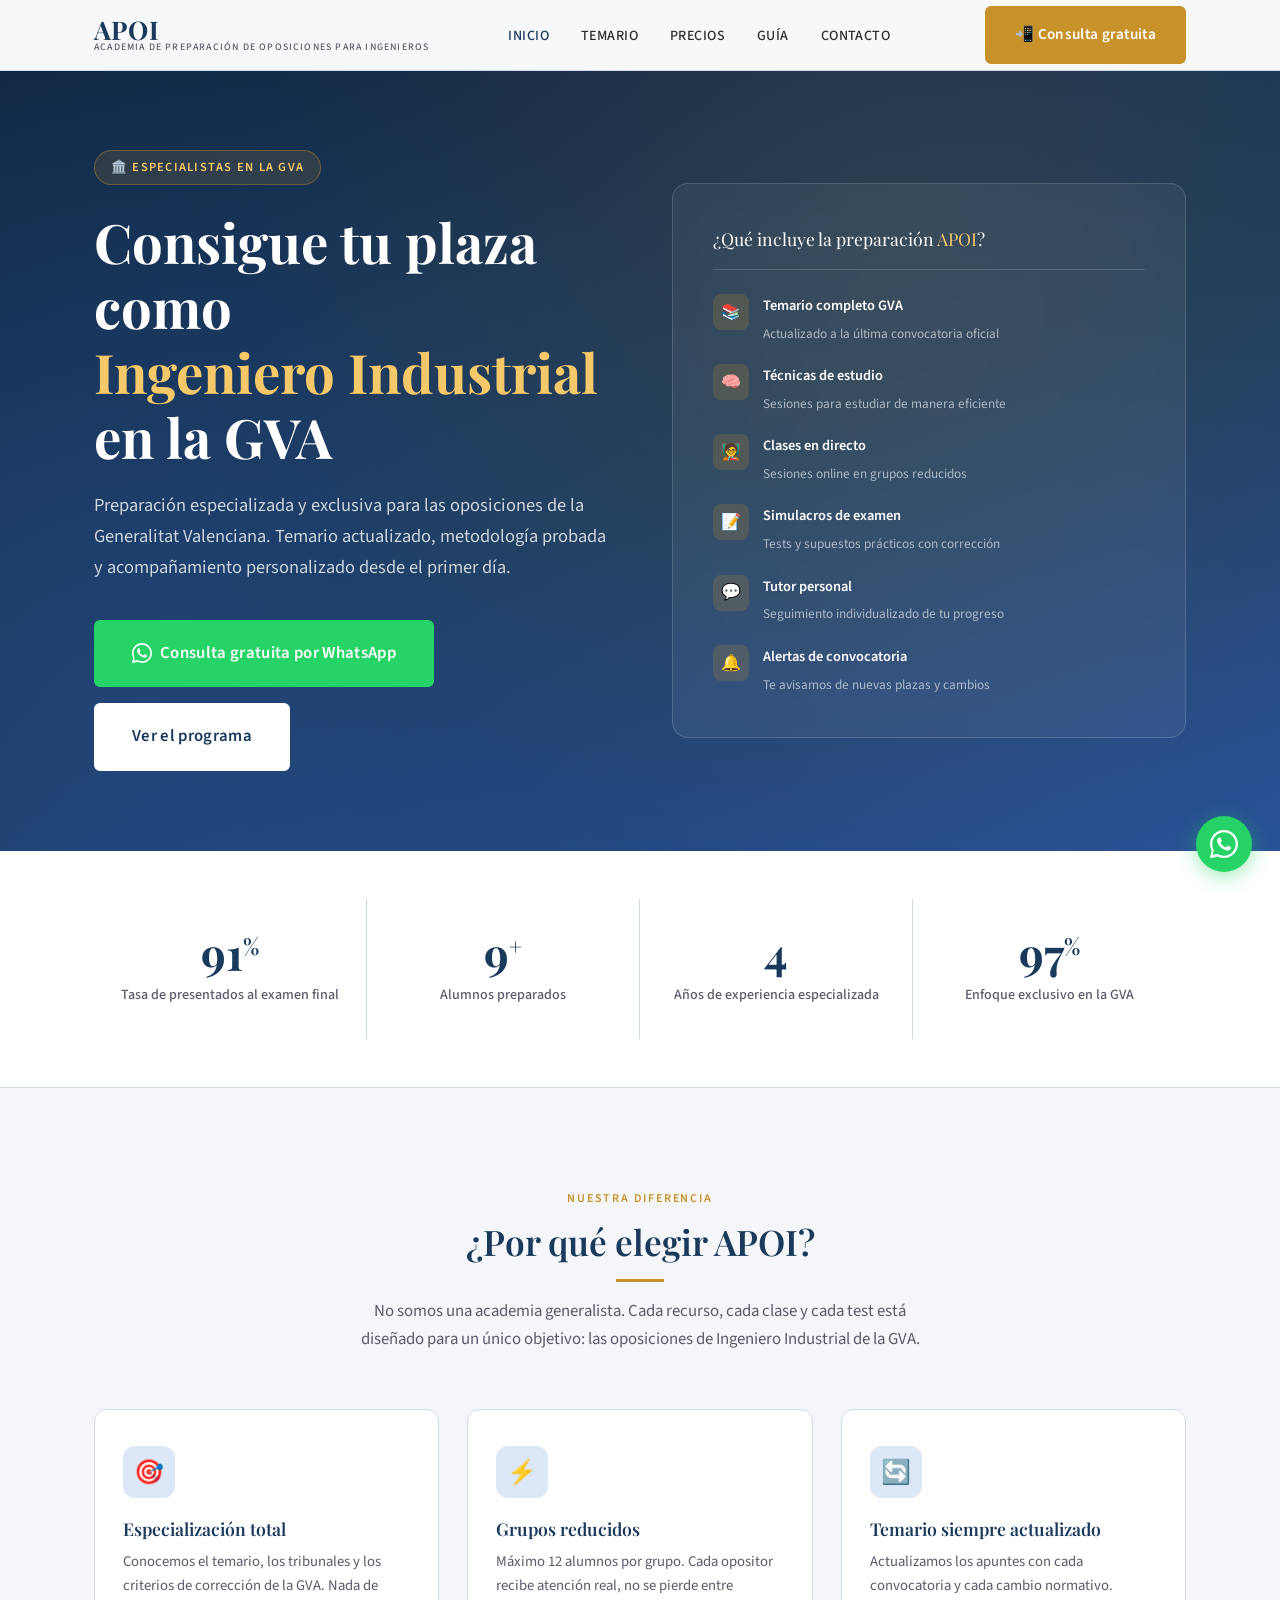
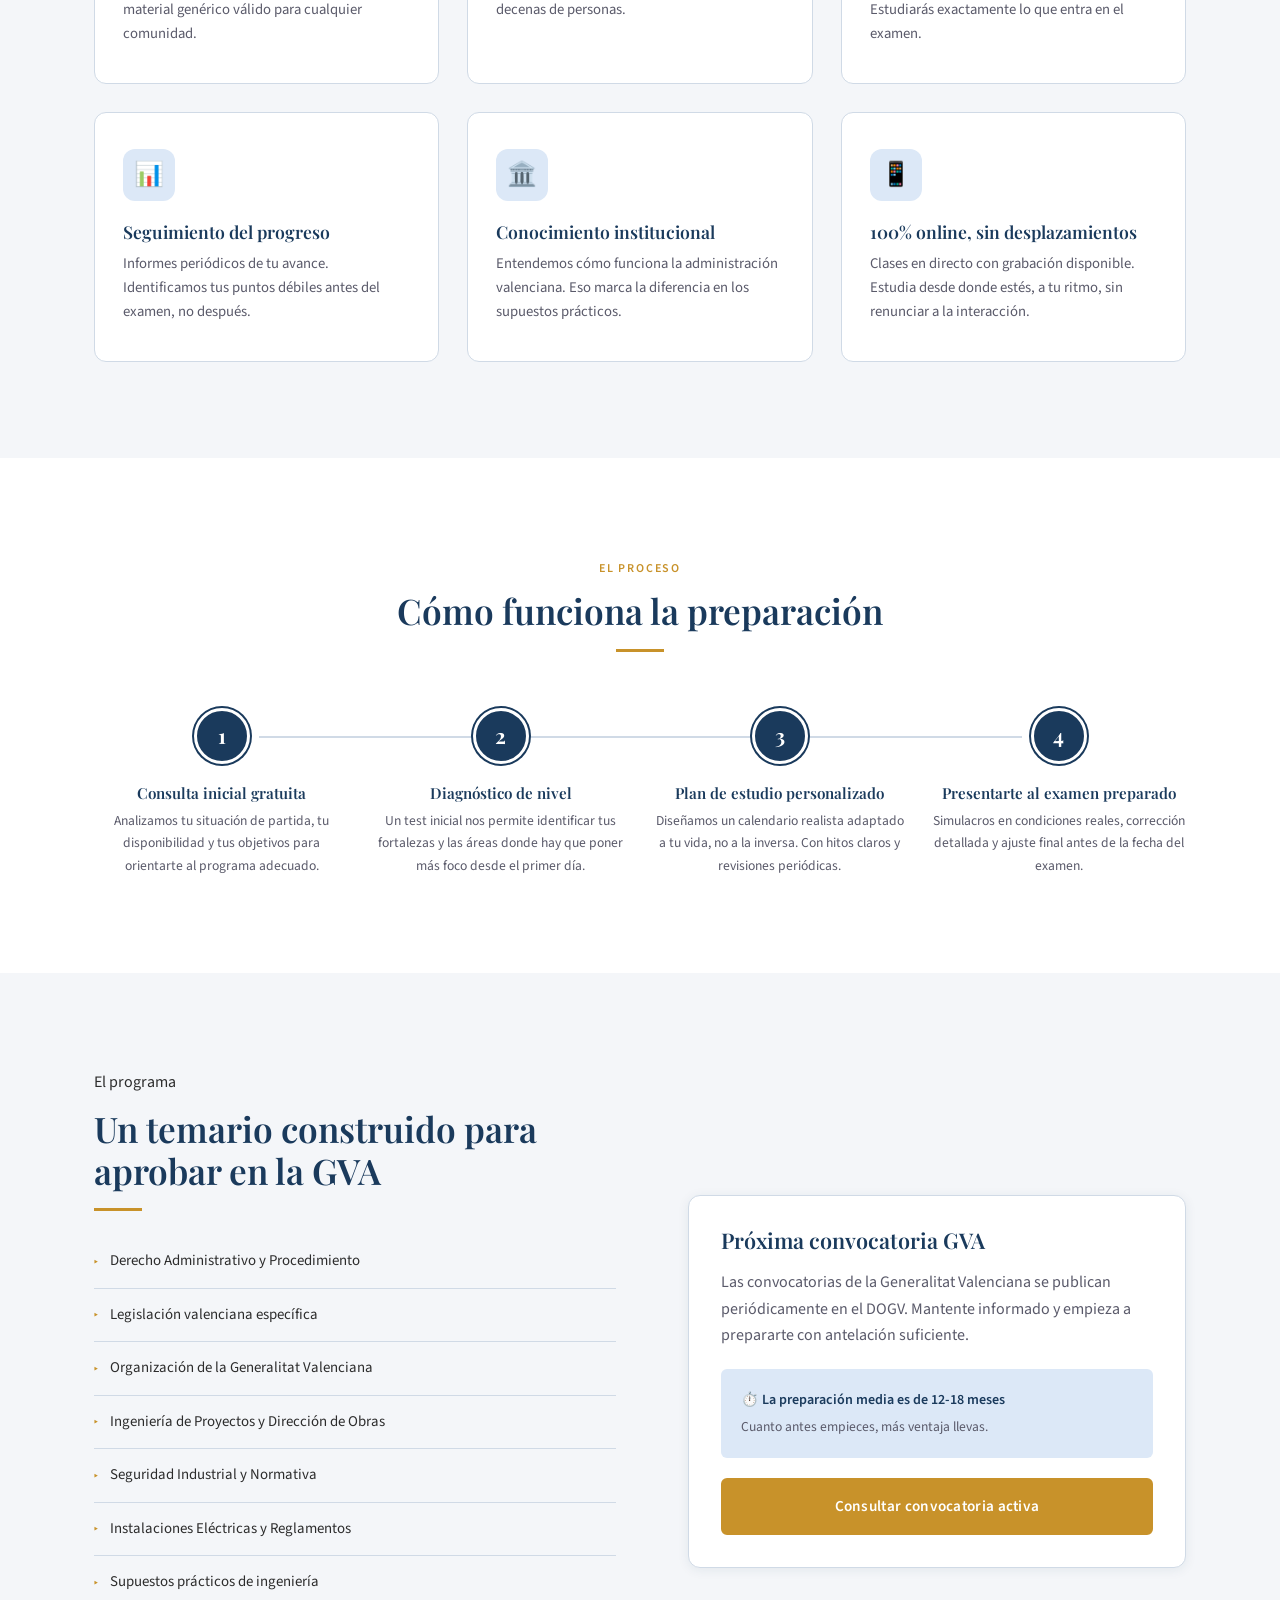
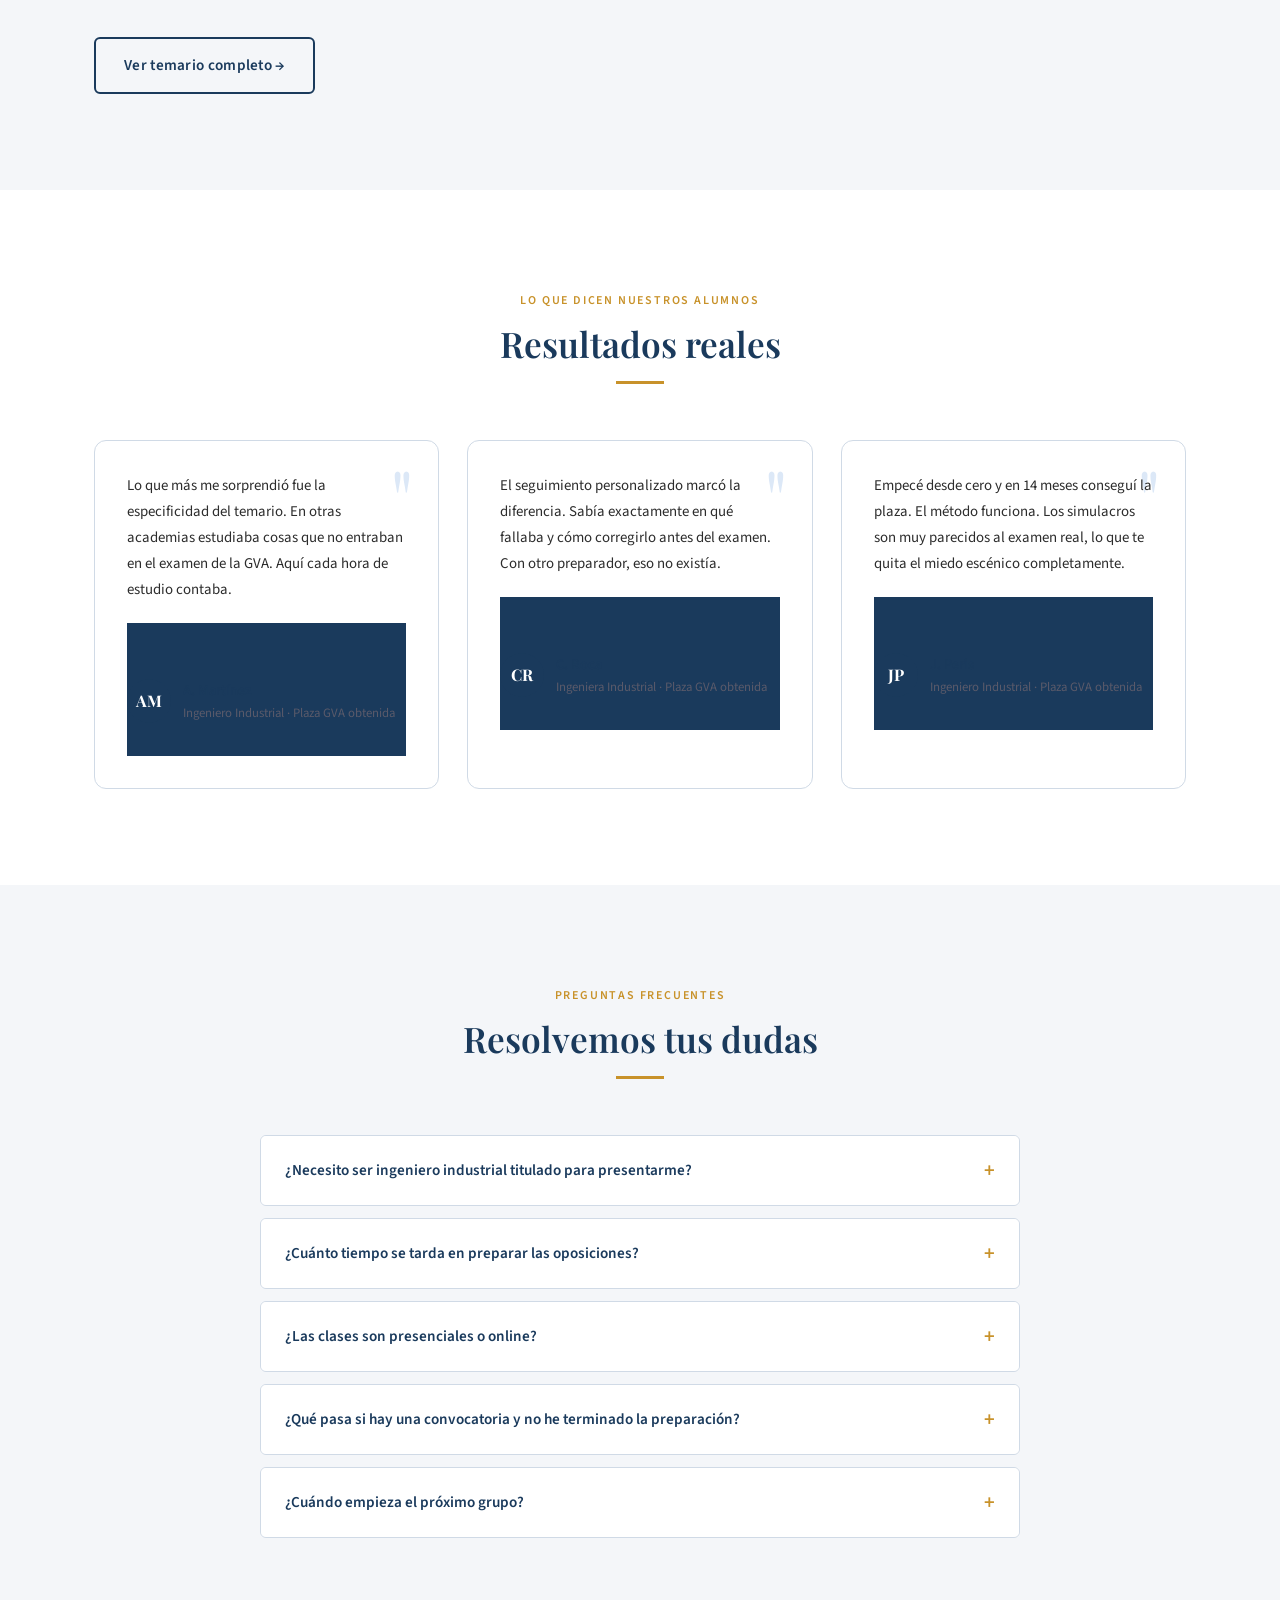
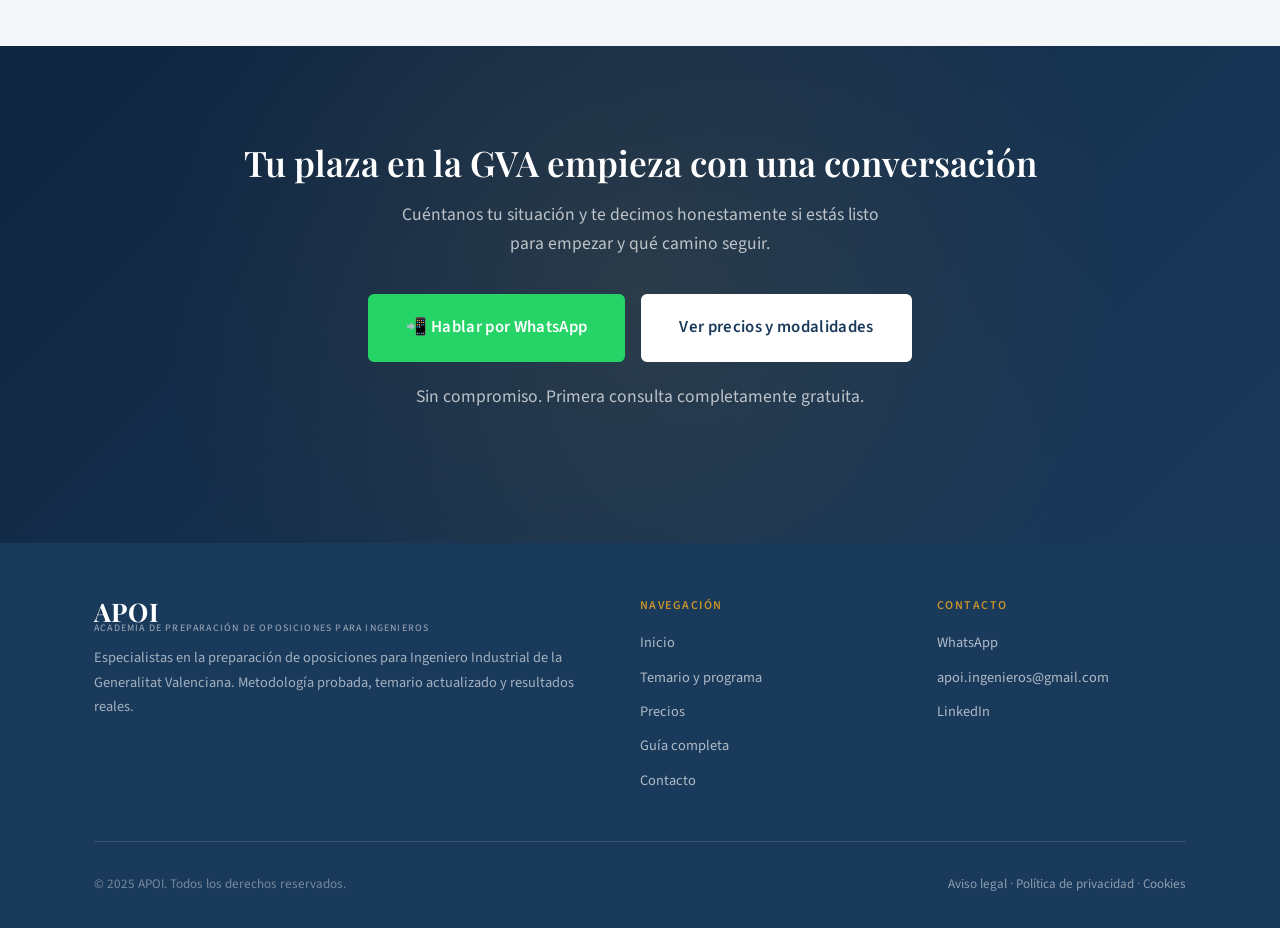
==== index.html @ bfcd73b2 "Primera versión web APOI" ====
<!DOCTYPE html>
<html lang="es">

<head>
  <meta charset="UTF-8">
  <meta name="viewport" content="width=device-width, initial-scale=1.0">
  <title>APOI — Academia de Preparación de Oposiciones para Ingenieros Industriales GVA</title>
  <meta name="description"
    content="Preparación especializada para las oposiciones de Ingeniero Industrial de la Generalitat Valenciana. Metodología probada, temario actualizado y acompañamiento personalizado.">
  <meta name="keywords"
    content="oposiciones ingeniero industrial GVA, preparación oposiciones Generalitat Valenciana, academia oposiciones ingenieros Valencia">
  <link rel="canonical" href="https://www.apoi.es/">
  <link rel="stylesheet" href="css/styles.css">
  <style>
    /* ── Estilos específicos de la landing ── */

    /* Animación de entrada */
    .animar {
      opacity: 0;
      transform: translateY(24px);
      transition: opacity 0.6s ease, transform 0.6s ease;
    }

    .animar.visible {
      opacity: 1;
      transform: none;
    }

    .animar-delay-1 {
      transition-delay: 0.1s;
    }

    .animar-delay-2 {
      transition-delay: 0.2s;
    }

    .animar-delay-3 {
      transition-delay: 0.3s;
    }

    .animar-delay-4 {
      transition-delay: 0.4s;
    }

    /* ── HERO ── */
    .hero {
      padding-top: 70px;
      /* navbar */
      background: linear-gradient(160deg, #0f2540 0%, #1a3a5c 55%, #2a5298 100%);
      min-height: 92vh;
      display: flex;
      align-items: center;
      position: relative;
      overflow: hidden;
    }

    .hero::before {
      content: '';
      position: absolute;
      inset: 0;
      background-image:
        radial-gradient(circle at 70% 30%, rgba(200, 146, 42, 0.12) 0%, transparent 60%),
        radial-gradient(circle at 10% 80%, rgba(42, 82, 152, 0.4) 0%, transparent 50%);
    }

    .hero-inner {
      position: relative;
      z-index: 1;
      display: grid;
      grid-template-columns: 1fr 1fr;
      gap: 64px;
      align-items: center;
      padding: 80px 0;
    }

    .hero-badge {
      display: inline-flex;
      align-items: center;
      gap: 8px;
      background: rgba(200, 146, 42, 0.15);
      border: 1px solid rgba(200, 146, 42, 0.4);
      color: #f5c96a;
      border-radius: 100px;
      padding: 6px 16px;
      font-size: 0.78rem;
      font-weight: 600;
      letter-spacing: 0.1em;
      text-transform: uppercase;
      margin-bottom: 24px;
    }

    .hero h1 {
      color: var(--blanco);
      margin-bottom: 20px;
      font-size: clamp(2.2rem, 4.5vw, 3.4rem);
    }

    .hero h1 span {
      color: #f5c96a;
    }

    .hero-subtitulo {
      color: rgba(255, 255, 255, 0.78);
      font-size: 1.15rem;
      margin-bottom: 36px;
      line-height: 1.7;
    }

    .hero-botones {
      display: flex;
      gap: 16px;
      flex-wrap: wrap;
    }

    .hero-card {
      background: rgba(255, 255, 255, 0.06);
      border: 1px solid rgba(255, 255, 255, 0.15);
      border-radius: 16px;
      padding: 40px;
      backdrop-filter: blur(12px);
    }

    .hero-card-titulo {
      font-family: var(--font-display);
      color: var(--blanco);
      font-size: 1.1rem;
      margin-bottom: 24px;
      padding-bottom: 16px;
      border-bottom: 1px solid rgba(255, 255, 255, 0.15);
    }

    .hero-card-titulo span {
      color: #f5c96a;
    }

    .hero-item {
      display: flex;
      align-items: flex-start;
      gap: 14px;
      margin-bottom: 18px;
    }

    .hero-item:last-child {
      margin-bottom: 0;
    }

    .hero-item-icono {
      width: 36px;
      height: 36px;
      background: rgba(200, 146, 42, 0.2);
      border-radius: 8px;
      display: flex;
      align-items: center;
      justify-content: center;
      flex-shrink: 0;
      font-size: 1rem;
    }

    .hero-item-texto strong {
      display: block;
      color: var(--blanco);
      font-size: 0.9rem;
      font-weight: 600;
      margin-bottom: 2px;
    }

    .hero-item-texto span {
      color: rgba(255, 255, 255, 0.6);
      font-size: 0.83rem;
    }

    /* ── STATS ── */
    .stats {
      padding: 48px 0;
      background: var(--blanco);
      border-bottom: 1px solid var(--borde);
    }

    .stats-grid {
      display: grid;
      grid-template-columns: repeat(4, 1fr);
      gap: 0;
    }

    .stat-item {
      text-align: center;
      padding: 32px 24px;
      border-right: 1px solid var(--borde);
    }

    .stat-item:last-child {
      border-right: none;
    }

    .stat-numero {
      font-family: var(--font-display);
      font-size: 2.8rem;
      font-weight: 700;
      color: var(--azul-marino);
      line-height: 1;
      margin-bottom: 8px;
    }

    .stat-numero sup {
      font-size: 1.4rem;
      vertical-align: super;
    }

    .stat-texto {
      font-size: 0.88rem;
      color: var(--gris-medio);
      font-weight: 500;
    }

    /* ── POR QUÉ AINSI ── */
    .por-que-grid {
      display: grid;
      grid-template-columns: repeat(3, 1fr);
      gap: 28px;
    }

    .pq-tarjeta {
      background: var(--blanco);
      border: 1px solid var(--borde);
      border-radius: var(--radio-lg);
      padding: 36px 28px;
      transition: var(--transicion);
      position: relative;
      overflow: hidden;
    }

    .pq-tarjeta::after {
      content: '';
      position: absolute;
      bottom: 0;
      left: 0;
      right: 0;
      height: 3px;
      background: var(--dorado);
      transform: scaleX(0);
      transition: transform 0.3s ease;
    }

    .pq-tarjeta:hover {
      box-shadow: var(--sombra-media);
      transform: translateY(-4px);
    }

    .pq-tarjeta:hover::after {
      transform: scaleX(1);
    }

    .pq-icono {
      width: 52px;
      height: 52px;
      background: var(--azul-claro);
      border-radius: 12px;
      display: flex;
      align-items: center;
      justify-content: center;
      font-size: 1.5rem;
      margin-bottom: 20px;
    }

    .pq-tarjeta h3 {
      margin-bottom: 10px;
      font-size: 1.1rem;
    }

    .pq-tarjeta p {
      font-size: 0.92rem;
    }

    /* ── CÓMO FUNCIONA ── */
    .pasos-grid {
      display: grid;
      grid-template-columns: repeat(4, 1fr);
      gap: 24px;
      position: relative;
    }

    .pasos-grid::before {
      content: '';
      position: absolute;
      top: 28px;
      left: calc(12.5% + 28px);
      right: calc(12.5% + 28px);
      height: 2px;
      background: var(--borde);
      z-index: 0;
    }

    .paso {
      text-align: center;
      position: relative;
      z-index: 1;
    }

    .paso-numero {
      width: 56px;
      height: 56px;
      background: var(--azul-marino);
      color: var(--blanco);
      border-radius: 50%;
      display: flex;
      align-items: center;
      justify-content: center;
      font-family: var(--font-display);
      font-size: 1.3rem;
      font-weight: 700;
      margin: 0 auto 20px;
      border: 3px solid var(--blanco);
      box-shadow: 0 0 0 2px var(--azul-marino);
    }

    .paso h3 {
      font-size: 0.95rem;
      margin-bottom: 8px;
    }

    .paso p {
      font-size: 0.85rem;
    }

    /* ── TEMARIO RESUMEN ── */
    .temario-cols {
      display: grid;
      grid-template-columns: 1fr 1fr;
      gap: 48px;
      align-items: center;
    }

    .temario-lista {
      list-style: none;
    }

    .temario-lista li {
      display: flex;
      align-items: center;
      gap: 12px;
      padding: 14px 0;
      border-bottom: 1px solid var(--borde);
      font-size: 0.93rem;
      color: var(--gris-oscuro);
    }

    .temario-lista li:last-child {
      border-bottom: none;
    }

    .temario-lista li::before {
      content: '▸';
      color: var(--dorado);
      font-size: 0.8rem;
      flex-shrink: 0;
    }

    .temario-info {
      padding-left: 24px;
    }

    .temario-info h2 {
      margin-bottom: 16px;
    }

    .temario-info p {
      margin-bottom: 24px;
    }

    /* ── TESTIMONIOS ── */
    .testimonios-grid {
      display: grid;
      grid-template-columns: repeat(3, 1fr);
      gap: 28px;
    }

    .testimonio {
      background: var(--blanco);
      border: 1px solid var(--borde);
      border-radius: var(--radio-lg);
      padding: 32px;
      position: relative;
    }

    .testimonio::before {
      content: '"';
      position: absolute;
      top: 16px;
      right: 24px;
      font-family: var(--font-display);
      font-size: 5rem;
      color: var(--azul-claro);
      line-height: 1;
    }

    .testimonio-texto {
      font-size: 0.93rem;
      line-height: 1.75;
      margin-bottom: 20px;
      color: var(--gris-oscuro);
      position: relative;
      z-index: 1;
    }

    .testimonio-autor {
      display: flex;
      align-items: center;
      gap: 12px;
    }

    .testimonio-avatar {
      width: 44px;
      height: 44px;
      background: var(--azul-marino);
      border-radius: 50%;
      display: flex;
      align-items: center;
      justify-content: center;
      color: var(--blanco);
      font-family: var(--font-display);
      font-weight: 700;
      font-size: 1rem;
      flex-shrink: 0;
    }

    .testimonio-nombre {
      font-weight: 600;
      font-size: 0.9rem;
      color: var(--azul-marino);
    }

    .testimonio-cargo {
      font-size: 0.8rem;
      color: var(--gris-medio);
    }

    /* ── CTA FINAL ── */
    .cta-final {
      background: linear-gradient(135deg, #0f2540 0%, #1a3a5c 100%);
      padding: 96px 0;
      text-align: center;
      position: relative;
      overflow: hidden;
    }

    .cta-final::before {
      content: '';
      position: absolute;
      inset: 0;
      background: radial-gradient(circle at 50% 50%, rgba(200, 146, 42, 0.12) 0%, transparent 70%);
    }

    .cta-final h2 {
      color: var(--blanco);
      margin-bottom: 16px;
      position: relative;
    }

    .cta-final p {
      color: rgba(255, 255, 255, 0.7);
      margin-bottom: 36px;
      font-size: 1.1rem;
      max-width: 500px;
      margin-left: auto;
      margin-right: auto;
      position: relative;
    }

    .cta-botones {
      display: flex;
      justify-content: center;
      gap: 16px;
      flex-wrap: wrap;
      position: relative;
    }

    .cta-nota {
      margin-top: 20px;
      font-size: 0.83rem;
      color: rgba(255, 255, 255, 0.45);
      position: relative;
    }

    /* ── FAQ ── */
    .faq-lista {
      max-width: 760px;
      margin: 0 auto;
    }

    .faq-item {
      border: 1px solid var(--borde);
      border-radius: var(--radio);
      margin-bottom: 12px;
      overflow: hidden;
    }

    .faq-pregunta {
      width: 100%;
      display: flex;
      justify-content: space-between;
      align-items: center;
      padding: 20px 24px;
      background: var(--blanco);
      border: none;
      cursor: pointer;
      font-family: var(--font-body);
      font-size: 0.95rem;
      font-weight: 600;
      color: var(--azul-marino);
      text-align: left;
      transition: var(--transicion);
    }

    .faq-pregunta:hover {
      background: var(--gris-claro);
    }

    .faq-icono {
      font-size: 1.3rem;
      color: var(--dorado);
      transition: transform 0.3s;
      flex-shrink: 0;
    }

    .faq-item.abierto .faq-icono {
      transform: rotate(45deg);
    }

    .faq-respuesta {
      max-height: 0;
      overflow: hidden;
      transition: max-height 0.4s ease, padding 0.3s;
      padding: 0 24px;
      font-size: 0.92rem;
      color: var(--gris-medio);
      line-height: 1.75;
    }

    .faq-item.abierto .faq-respuesta {
      max-height: 400px;
      padding: 0 24px 20px;
    }

    /* ── Responsive hero ── */
    @media (max-width: 900px) {
      .hero-inner {
        grid-template-columns: 1fr;
        gap: 40px;
      }

      .hero-card {
        display: none;
      }

      .stats-grid {
        grid-template-columns: repeat(2, 1fr);
      }

      .stat-item:nth-child(2) {
        border-right: none;
      }

      .por-que-grid {
        grid-template-columns: 1fr;
      }

      .pasos-grid {
        grid-template-columns: repeat(2, 1fr);
      }

      .pasos-grid::before {
        display: none;
      }

      .temario-cols {
        grid-template-columns: 1fr;
      }

      .temario-info {
        padding-left: 0;
      }

      .testimonios-grid {
        grid-template-columns: 1fr;
      }
    }

    @media (max-width: 600px) {
      .stats-grid {
        grid-template-columns: repeat(2, 1fr);
      }

      .pasos-grid {
        grid-template-columns: 1fr;
      }
    }
  </style>
</head>

<body>

  <!-- ══ NAVEGACIÓN ══════════════════════════════════════════ -->
  <nav id="navbar" role="navigation" aria-label="Navegación principal">
    <div class="container">
      <div class="nav-inner">
        <a href="index.html" class="logo" aria-label="APOI - Inicio">
          <span class="logo-siglas">APOI</span>
          <span class="logo-texto">Academia de Preparación de Oposiciones para Ingenieros</span>
        </a>
        <ul class="nav-links">
          <li><a href="index.html">Inicio</a></li>
          <li><a href="temario.html">Temario</a></li>
          <li><a href="precios.html">Precios</a></li>
          <li><a href="guia-oposiciones-ingeniero-industrial-gva.html">Guía</a></li>
          <li><a href="contacto.html">Contacto</a></li>
        </ul>
        <a href="https://wa.me/34633600849?text=Hola,%20me%20gustar%C3%ADa%20obtener%20información%20sobre%20la%20preparación%20de%20oposiciones"
          class="btn btn-primario nav-cta" target="_blank" rel="noopener">
          📲 Consulta gratuita
        </a>
        <button class="hamburger" aria-label="Abrir menú" aria-expanded="false">
          <span></span><span></span><span></span>
        </button>
      </div>
      <div class="nav-mobile" role="menu">
        <a href="index.html">Inicio</a>
        <a href="temario.html">Temario</a>
        <a href="precios.html">Precios</a>
        <a href="guia-oposiciones-ingeniero-industrial-gva.html">Guía completa</a>
        <a href="contacto.html">Contacto</a>
      </div>
    </div>
  </nav>

  <!-- ══ HERO ════════════════════════════════════════════════ -->
  <header class="hero" role="banner">
    <div class="container">
      <div class="hero-inner">
        <div class="hero-contenido">
          <div class="hero-badge animar">🏛️ Especialistas en la GVA</div>
          <h1 class="animar animar-delay-1">
            Consigue tu plaza como<br>
            <span>Ingeniero Industrial</span><br>
            en la GVA
          </h1>
          <p class="hero-subtitulo animar animar-delay-2">
            Preparación especializada y exclusiva para las oposiciones de la Generalitat Valenciana.
            Temario actualizado, metodología probada y acompañamiento personalizado desde el primer día.
          </p>
          <div class="hero-botones animar animar-delay-3">
            <a href="https://wa.me/34633600849?text=Hola,%20quiero%20información%20sobre%20la%20preparación%20de%20oposiciones%20de%20ingeniero%20industrial%20GVA"
              class="btn btn-whatsapp btn-lg" target="_blank" rel="noopener">
              <svg viewBox="0 0 24 24" style="width:20px;height:20px;fill:white;flex-shrink:0">
                <path
                  d="M17.472 14.382c-.297-.149-1.758-.867-2.03-.967-.273-.099-.471-.148-.67.15-.197.297-.767.966-.94 1.164-.173.199-.347.223-.644.075-.297-.15-1.255-.463-2.39-1.475-.883-.788-1.48-1.761-1.653-2.059-.173-.297-.018-.458.13-.606.134-.133.298-.347.446-.52.149-.174.198-.298.298-.497.099-.198.05-.371-.025-.52-.075-.149-.669-1.612-.916-2.207-.242-.579-.487-.5-.669-.51-.173-.008-.371-.01-.57-.01-.198 0-.52.074-.792.372-.272.297-1.04 1.016-1.04 2.479 0 1.462 1.065 2.875 1.213 3.074.149.198 2.096 3.2 5.077 4.487.709.306 1.262.489 1.694.625.712.227 1.36.195 1.871.118.571-.085 1.758-.719 2.006-1.413.248-.694.248-1.289.173-1.413-.074-.124-.272-.198-.57-.347z" />
                <path
                  d="M12 0C5.373 0 0 5.373 0 12c0 2.123.555 4.116 1.527 5.845L.057 23.547a.5.5 0 0 0 .609.637l5.886-1.545A11.945 11.945 0 0 0 12 24c6.627 0 12-5.373 12-12S18.627 0 12 0zm0 22c-1.967 0-3.81-.537-5.388-1.473l-.385-.228-3.993 1.048 1.015-3.895-.249-.397A9.96 9.96 0 0 1 2 12C2 6.477 6.477 2 12 2s10 4.477 10 10-4.477 10-10 10z" />
              </svg>
              Consulta gratuita por WhatsApp
            </a>
            <a href="temario.html" class="btn btn-blanco btn-lg">Ver el programa</a>
          </div>
        </div>

        <aside class="hero-card animar animar-delay-2" aria-label="Características del programa">
          <div class="hero-card-titulo">¿Qué incluye la preparación <span>APOI</span>?</div>
          <div class="hero-item">
            <div class="hero-item-icono">📚</div>
            <div class="hero-item-texto">
              <strong>Temario completo GVA</strong>
              <span>Actualizado a la última convocatoria oficial</span>
            </div>
          </div>
          <div class="hero-item">
            <div class="hero-item-icono">🧠</div>
            <div class="hero-item-texto">
              <strong>Técnicas de estudio</strong>
              <span>Sesiones para estudiar de manera eficiente</span>
            </div>
          </div>
          <div class="hero-item">
            <div class="hero-item-icono">🧑‍🏫</div>
            <div class="hero-item-texto">
              <strong>Clases en directo</strong>
              <span>Sesiones online en grupos reducidos</span>
            </div>
          </div>
          <div class="hero-item">
            <div class="hero-item-icono">📝</div>
            <div class="hero-item-texto">
              <strong>Simulacros de examen</strong>
              <span>Tests y supuestos prácticos con corrección</span>
            </div>
          </div>
          <div class="hero-item">
            <div class="hero-item-icono">💬</div>
            <div class="hero-item-texto">
              <strong>Tutor personal</strong>
              <span>Seguimiento individualizado de tu progreso</span>
            </div>
          </div>
          <div class="hero-item">
            <div class="hero-item-icono">🔔</div>
            <div class="hero-item-texto">
              <strong>Alertas de convocatoria</strong>
              <span>Te avisamos de nuevas plazas y cambios</span>
            </div>
          </div>
        </aside>
      </div>
    </div>
  </header>

  <!-- ══ STATS ════════════════════════════════════════════════ -->
  <section class="stats" aria-label="Datos de la academia">
    <div class="container">
      <div class="stats-grid">
        <div class="stat-item animar">
          <div class="stat-numero"><span data-objetivo="94">0</span><sup>%</sup></div>
          <div class="stat-texto">Tasa de presentados al examen final</div>
        </div>
        <div class="stat-item animar animar-delay-1">
          <div class="stat-numero"><span data-objetivo="10">0</span><sup>+</sup></div>
          <div class="stat-texto">Alumnos preparados</div>
        </div>
        <div class="stat-item animar animar-delay-2">
          <div class="stat-numero"><span data-objetivo="5">0</span></div>
          <div class="stat-texto">Años de experiencia especializada</div>
        </div>
        <div class="stat-item animar animar-delay-3">
          <div class="stat-numero"><span data-objetivo="100">0</span><sup>%</sup></div>
          <div class="stat-texto">Enfoque exclusivo en la GVA</div>
        </div>
      </div>
    </div>
  </section>

  <!-- ══ POR QUÉ AINSI ══════════════════════════════════════ -->
  <section class="seccion seccion-gris" aria-labelledby="por-que-titulo">
    <div class="container">
      <div class="seccion-header">
        <span class="etiqueta">Nuestra diferencia</span>
        <h2 id="por-que-titulo">¿Por qué elegir APOI?</h2>
        <span class="linea-dorada" aria-hidden="true"></span>
        <p>No somos una academia generalista. Cada recurso, cada clase y cada test está diseñado para un único objetivo:
          las oposiciones de Ingeniero Industrial de la GVA.</p>
      </div>
      <div class="por-que-grid">
        <article class="pq-tarjeta animar">
          <div class="pq-icono" aria-hidden="true">🎯</div>
          <h3>Especialización total</h3>
          <p>Conocemos el temario, los tribunales y los criterios de corrección de la GVA. Nada de material genérico
            válido para cualquier comunidad.</p>
        </article>
        <article class="pq-tarjeta animar animar-delay-1">
          <div class="pq-icono" aria-hidden="true">⚡</div>
          <h3>Grupos reducidos</h3>
          <p>Máximo 12 alumnos por grupo. Cada opositor recibe atención real, no se pierde entre decenas de personas.
          </p>
        </article>
        <article class="pq-tarjeta animar animar-delay-2">
          <div class="pq-icono" aria-hidden="true">🔄</div>
          <h3>Temario siempre actualizado</h3>
          <p>Actualizamos los apuntes con cada convocatoria y cada cambio normativo. Estudiarás exactamente lo que entra
            en el examen.</p>
        </article>
        <article class="pq-tarjeta animar animar-delay-3">
          <div class="pq-icono" aria-hidden="true">📊</div>
          <h3>Seguimiento del progreso</h3>
          <p>Informes periódicos de tu avance. Identificamos tus puntos débiles antes del examen, no después.</p>
        </article>
        <article class="pq-tarjeta animar animar-delay-1">
          <div class="pq-icono" aria-hidden="true">🏛️</div>
          <h3>Conocimiento institucional</h3>
          <p>Entendemos cómo funciona la administración valenciana. Eso marca la diferencia en los supuestos prácticos.
          </p>
        </article>
        <article class="pq-tarjeta animar animar-delay-2">
          <div class="pq-icono" aria-hidden="true">📱</div>
          <h3>100% online, sin desplazamientos</h3>
          <p>Clases en directo con grabación disponible. Estudia desde donde estés, a tu ritmo, sin renunciar a la
            interacción.</p>
        </article>
      </div>
    </div>
  </section>

  <!-- ══ CÓMO FUNCIONA ══════════════════════════════════════ -->
  <section class="seccion" aria-labelledby="como-titulo">
    <div class="container">
      <div class="seccion-header">
        <span class="etiqueta">El proceso</span>
        <h2 id="como-titulo">Cómo funciona la preparación</h2>
        <span class="linea-dorada" aria-hidden="true"></span>
      </div>
      <div class="pasos-grid">
        <div class="paso animar">
          <div class="paso-numero">1</div>
          <h3>Consulta inicial gratuita</h3>
          <p>Analizamos tu situación de partida, tu disponibilidad y tus objetivos para orientarte al programa adecuado.
          </p>
        </div>
        <div class="paso animar animar-delay-1">
          <div class="paso-numero">2</div>
          <h3>Diagnóstico de nivel</h3>
          <p>Un test inicial nos permite identificar tus fortalezas y las áreas donde hay que poner más foco desde el
            primer día.</p>
        </div>
        <div class="paso animar animar-delay-2">
          <div class="paso-numero">3</div>
          <h3>Plan de estudio personalizado</h3>
          <p>Diseñamos un calendario realista adaptado a tu vida, no a la inversa. Con hitos claros y revisiones
            periódicas.</p>
        </div>
        <div class="paso animar animar-delay-3">
          <div class="paso-numero">4</div>
          <h3>Presentarte al examen preparado</h3>
          <p>Simulacros en condiciones reales, corrección detallada y ajuste final antes de la fecha del examen.</p>
        </div>
      </div>
    </div>
  </section>

  <!-- ══ TEMARIO RESUMEN ════════════════════════════════════ -->
  <section class="seccion seccion-gris" aria-labelledby="temario-titulo">
    <div class="container">
      <div class="temario-cols">
        <div>
          <span class="etiqueta">El programa</span>
          <h2 id="temario-titulo" style="margin-top:12px;">Un temario construido para aprobar en la GVA</h2>
          <span class="linea-dorada" style="margin:16px 0 24px;display:block;"></span>
          <ul class="temario-lista">
            <li>Derecho Administrativo y Procedimiento</li>
            <li>Legislación valenciana específica</li>
            <li>Organización de la Generalitat Valenciana</li>
            <li>Ingeniería de Proyectos y Dirección de Obras</li>
            <li>Seguridad Industrial y Normativa</li>
            <li>Instalaciones Eléctricas y Reglamentos</li>
            <li>Supuestos prácticos de ingeniería</li>
          </ul>
          <a href="temario.html" class="btn btn-secundario" style="margin-top:28px;">Ver temario completo →</a>
        </div>
        <div class="temario-info animar">
          <div class="tarjeta">
            <h3 style="margin-bottom:16px;">Próxima convocatoria GVA</h3>
            <p style="margin-bottom:20px;">Las convocatorias de la Generalitat Valenciana se publican periódicamente en
              el DOGV. Mantente informado y empieza a prepararte con antelación suficiente.</p>
            <div style="background:var(--azul-claro);border-radius:var(--radio);padding:20px;margin-bottom:20px;">
              <p style="font-size:0.88rem;color:var(--azul-marino);font-weight:600;margin-bottom:4px;">⏱️ La preparación
                media es de 12-18 meses</p>
              <p style="font-size:0.85rem;color:var(--gris-medio);margin:0;">Cuanto antes empieces, más ventaja llevas.
              </p>
            </div>
            <a href="https://wa.me/34633600849?text=Hola,%20quiero%20saber%20si%20hay%20convocatoria%20activa%20para%20ingeniero%20industrial%20GVA"
              class="btn btn-primario" style="width:100%;justify-content:center;" target="_blank" rel="noopener">
              Consultar convocatoria activa
            </a>
          </div>
        </div>
      </div>
    </div>
  </section>

  <!-- ══ TESTIMONIOS ════════════════════════════════════════ -->
  <section class="seccion" aria-labelledby="testimonios-titulo">
    <div class="container">
      <div class="seccion-header">
        <span class="etiqueta">Lo que dicen nuestros alumnos</span>
        <h2 id="testimonios-titulo">Resultados reales</h2>
        <span class="linea-dorada" aria-hidden="true"></span>
      </div>
      <div class="testimonios-grid">
        <blockquote class="testimonio animar">
          <p class="testimonio-texto">Lo que más me sorprendió fue la especificidad del temario. En otras academias
            estudiaba cosas que no entraban en el examen de la GVA. Aquí cada hora de estudio contaba.</p>
          <footer class="testimonio-autor">
            <div class="testimonio-avatar" aria-hidden="true">AM</div>
            <div>
              <div class="testimonio-nombre">A. Martínez</div>
              <div class="testimonio-cargo">Ingeniero Industrial · Plaza GVA obtenida</div>
            </div>
          </footer>
        </blockquote>
        <blockquote class="testimonio animar animar-delay-1">
          <p class="testimonio-texto">El seguimiento personalizado marcó la diferencia. Sabía exactamente en qué fallaba
            y cómo corregirlo antes del examen. Con otro preparador, eso no existía.</p>
          <footer class="testimonio-autor">
            <div class="testimonio-avatar" aria-hidden="true">CR</div>
            <div>
              <div class="testimonio-nombre">C. Roca</div>
              <div class="testimonio-cargo">Ingeniera Industrial · Plaza GVA obtenida</div>
            </div>
          </footer>
        </blockquote>
        <blockquote class="testimonio animar animar-delay-2">
          <p class="testimonio-texto">Empecé desde cero y en 14 meses conseguí la plaza. El método funciona. Los
            simulacros son muy parecidos al examen real, lo que te quita el miedo escénico completamente.</p>
          <footer class="testimonio-autor">
            <div class="testimonio-avatar" aria-hidden="true">JP</div>
            <div>
              <div class="testimonio-nombre">J. Peris</div>
              <div class="testimonio-cargo">Ingeniero Industrial · Plaza GVA obtenida</div>
            </div>
          </footer>
        </blockquote>
      </div>
    </div>
  </section>

  <!-- ══ FAQ ══════════════════════════════════════════════════ -->
  <section class="seccion seccion-gris" aria-labelledby="faq-titulo">
    <div class="container">
      <div class="seccion-header">
        <span class="etiqueta">Preguntas frecuentes</span>
        <h2 id="faq-titulo">Resolvemos tus dudas</h2>
        <span class="linea-dorada" aria-hidden="true"></span>
      </div>
      <div class="faq-lista">
        <div class="faq-item">
          <button class="faq-pregunta" aria-expanded="false">
            ¿Necesito ser ingeniero industrial titulado para presentarme?
            <span class="faq-icono" aria-hidden="true">+</span>
          </button>
          <div class="faq-respuesta">Sí. Las oposiciones de Ingeniero Industrial de la GVA requieren estar en posesión
            del título de Ingeniero Industrial (o equivalente reconocido) en el momento de presentar la solicitud. Si
            estás en el último curso, consúltanos porque los plazos varían.</div>
        </div>
        <div class="faq-item">
          <button class="faq-pregunta" aria-expanded="false">
            ¿Cuánto tiempo se tarda en preparar las oposiciones?
            <span class="faq-icono" aria-hidden="true">+</span>
          </button>
          <div class="faq-respuesta">La preparación media oscila entre 12 y 18 meses dependiendo de tu base y tu
            dedicación diaria. Con una dedicación de 3-4 horas diarias es posible estar listo en 12-14 meses. Te hacemos
            un plan personalizado en la consulta inicial.</div>
        </div>
        <div class="faq-item">
          <button class="faq-pregunta" aria-expanded="false">
            ¿Las clases son presenciales o online?
            <span class="faq-icono" aria-hidden="true">+</span>
          </button>
          <div class="faq-respuesta">Las clases son 100% online en directo. Tienes acceso a la grabación de cada sesión,
            por lo que si un día no puedes asistir no te pierdes nada. La plataforma permite interacción real con el
            preparador.</div>
        </div>
        <div class="faq-item">
          <button class="faq-pregunta" aria-expanded="false">
            ¿Qué pasa si hay una convocatoria y no he terminado la preparación?
            <span class="faq-icono" aria-hidden="true">+</span>
          </button>
          <div class="faq-respuesta">Te acompañamos en la decisión. En algunos casos presentarse tiene sentido aunque no
            estés al 100%, para coger experiencia. En otros, es mejor esperar. Lo evaluamos juntos con tiempo
            suficiente.</div>
        </div>
        <div class="faq-item">
          <button class="faq-pregunta" aria-expanded="false">
            ¿Cuándo empieza el próximo grupo?
            <span class="faq-icono" aria-hidden="true">+</span>
          </button>
          <div class="faq-respuesta">Abrimos nuevos grupos periódicamente según demanda. Lo mejor es contactarnos cuanto
            antes para asegurar tu plaza en el próximo grupo disponible. Las plazas son limitadas (máximo 12 alumnos).
          </div>
        </div>
      </div>
    </div>
  </section>

  <!-- ══ CTA FINAL ══════════════════════════════════════════ -->
  <section class="cta-final" aria-labelledby="cta-titulo">
    <div class="container">
      <h2 id="cta-titulo" class="animar">Tu plaza en la GVA empieza con una conversación</h2>
      <p class="animar animar-delay-1">Cuéntanos tu situación y te decimos honestamente si estás listo para empezar y
        qué camino seguir.</p>
      <div class="cta-botones animar animar-delay-2">
        <a href="https://wa.me/34633600849?text=Hola,%20me%20gustar%C3%ADa%20obtener%20información%20sobre%20la%20preparación%20de%20oposiciones%20de%20ingeniero%20industrial%20GVA"
          class="btn btn-whatsapp btn-lg" target="_blank" rel="noopener">
          📲 Hablar por WhatsApp
        </a>
        <a href="precios.html" class="btn btn-blanco btn-lg">Ver precios y modalidades</a>
      </div>
      <p class="cta-nota">Sin compromiso. Primera consulta completamente gratuita.</p>
    </div>
  </section>

  <!-- ══ FOOTER ═════════════════════════════════════════════ -->
  <footer role="contentinfo">
    <div class="container">
      <div class="footer-grid">
        <div>
          <a href="index.html" class="logo">
            <span class="logo-siglas">APOI</span>
            <span class="logo-texto">Academia de Preparación de Oposiciones para Ingenieros</span>
          </a>
          <p class="footer-desc">Especialistas en la preparación de oposiciones para Ingeniero Industrial de la
            Generalitat Valenciana. Metodología probada, temario actualizado y resultados reales.</p>
        </div>
        <div class="footer-col">
          <h4>Navegación</h4>
          <ul>
            <li><a href="index.html">Inicio</a></li>
            <li><a href="temario.html">Temario y programa</a></li>
            <li><a href="precios.html">Precios</a></li>
            <li><a href="guia-oposiciones-ingeniero-industrial-gva.html">Guía completa</a></li>
            <li><a href="contacto.html">Contacto</a></li>
          </ul>
        </div>
        <div class="footer-col">
          <h4>Contacto</h4>
          <ul>
            <li><a href="https://wa.me/34633600849" target="_blank" rel="noopener">WhatsApp</a></li>
            <li><a href="mailto:apoi.ingenieros@gmail.com">apoi.ingenieros@gmail.com</a></li>
            <li><a href="https://linkedin.com/company/apoi" target="_blank" rel="noopener">LinkedIn</a></li>
          </ul>
        </div>
      </div>
      <div class="footer-bottom">
        <span>© 2025 APOI. Todos los derechos reservados.</span>
        <span>
          <a href="#">Aviso legal</a> ·
          <a href="#">Política de privacidad</a> ·
          <a href="#">Cookies</a>
        </span>
      </div>
    </div>
  </footer>

  <!-- ══ WhatsApp flotante ══════════════════════════════════ -->
  <a href="https://wa.me/34633600849?text=Hola,%20me%20gustar%C3%ADa%20obtener%20información%20sobre%20las%20oposiciones%20de%20ingeniero%20industrial%20GVA"
    class="whatsapp-flotante" target="_blank" rel="noopener" aria-label="Contactar por WhatsApp">
    <svg viewBox="0 0 24 24" xmlns="http://www.w3.org/2000/svg">
      <path
        d="M17.472 14.382c-.297-.149-1.758-.867-2.03-.967-.273-.099-.471-.148-.67.15-.197.297-.767.966-.94 1.164-.173.199-.347.223-.644.075-.297-.15-1.255-.463-2.39-1.475-.883-.788-1.48-1.761-1.653-2.059-.173-.297-.018-.458.13-.606.134-.133.298-.347.446-.52.149-.174.198-.298.298-.497.099-.198.05-.371-.025-.52-.075-.149-.669-1.612-.916-2.207-.242-.579-.487-.5-.669-.51-.173-.008-.371-.01-.57-.01-.198 0-.52.074-.792.372-.272.297-1.04 1.016-1.04 2.479 0 1.462 1.065 2.875 1.213 3.074.149.198 2.096 3.2 5.077 4.487.709.306 1.262.489 1.694.625.712.227 1.36.195 1.871.118.571-.085 1.758-.719 2.006-1.413.248-.694.248-1.289.173-1.413-.074-.124-.272-.198-.57-.347z" />
      <path
        d="M12 0C5.373 0 0 5.373 0 12c0 2.123.555 4.116 1.527 5.845L.057 23.547a.5.5 0 0 0 .609.637l5.886-1.545A11.945 11.945 0 0 0 12 24c6.627 0 12-5.373 12-12S18.627 0 12 0zm0 22c-1.967 0-3.81-.537-5.388-1.473l-.385-.228-3.993 1.048 1.015-3.895-.249-.397A9.96 9.96 0 0 1 2 12C2 6.477 6.477 2 12 2s10 4.477 10 10-4.477 10-10 10z" />
    </svg>
  </a>

  <script src="js/main.js"></script>
</body>

</html>
---- css/styles.css ----
/* ============================================================
   APOI — Academia de Preparación de Oposiciones para Ingenieros
   Estilos globales
   ============================================================ */

@import url('https://fonts.googleapis.com/css2?family=Playfair+Display:wght@400;600;700&family=Source+Sans+3:wght@300;400;500;600&display=swap');

:root {
  --azul-marino:    #1a3a5c;
  --azul-medio:     #2a5298;
  --azul-claro:     #dce8f7;
  --dorado:         #c8922a;
  --dorado-claro:   #f5e6c8;
  --gris-oscuro:    #2c2c2c;
  --gris-medio:     #5a5a6a;
  --gris-claro:     #f4f6f9;
  --blanco:         #ffffff;
  --borde:          #d0dae6;

  --font-display: 'Playfair Display', Georgia, serif;
  --font-body:    'Source Sans 3', 'Segoe UI', sans-serif;

  --sombra-suave:  0 2px 12px rgba(26,58,92,0.08);
  --sombra-media:  0 4px 24px rgba(26,58,92,0.14);
  --sombra-fuerte: 0 8px 40px rgba(26,58,92,0.20);

  --radio:    6px;
  --radio-lg: 12px;
  --max-w:    1140px;
  --transicion: all 0.25s ease;
}

*, *::before, *::after { box-sizing: border-box; margin: 0; padding: 0; }

html { scroll-behavior: smooth; font-size: 16px; }

body {
  font-family: var(--font-body);
  color: var(--gris-oscuro);
  background: var(--blanco);
  line-height: 1.65;
  -webkit-font-smoothing: antialiased;
}

/* ── Utilidades ─────────────────────────────────────── */
.container { max-width: var(--max-w); margin: 0 auto; padding: 0 24px; }
.sr-only { position: absolute; width: 1px; height: 1px; overflow: hidden; clip: rect(0,0,0,0); }

/* ── Tipografía ─────────────────────────────────────── */
h1, h2, h3, h4 {
  font-family: var(--font-display);
  color: var(--azul-marino);
  line-height: 1.2;
}
h1 { font-size: clamp(2rem, 4vw, 3rem); font-weight: 700; }
h2 { font-size: clamp(1.6rem, 3vw, 2.2rem); font-weight: 600; }
h3 { font-size: clamp(1.1rem, 2vw, 1.35rem); font-weight: 600; }
p  { color: var(--gris-medio); }
a  { color: var(--azul-medio); text-decoration: none; transition: var(--transicion); }
a:hover { color: var(--dorado); }

/* ── Botones ─────────────────────────────────────────── */
.btn {
  display: inline-flex;
  align-items: center;
  gap: 8px;
  padding: 14px 28px;
  border-radius: var(--radio);
  font-family: var(--font-body);
  font-size: 0.95rem;
  font-weight: 600;
  letter-spacing: 0.02em;
  cursor: pointer;
  border: 2px solid transparent;
  transition: var(--transicion);
  text-decoration: none;
  white-space: nowrap;
}
.btn-primario {
  background: var(--dorado);
  color: var(--blanco);
  border-color: var(--dorado);
}
.btn-primario:hover {
  background: #b07820;
  border-color: #b07820;
  color: var(--blanco);
  transform: translateY(-1px);
  box-shadow: 0 4px 16px rgba(200,146,42,0.35);
}
.btn-secundario {
  background: transparent;
  color: var(--azul-marino);
  border-color: var(--azul-marino);
}
.btn-secundario:hover {
  background: var(--azul-marino);
  color: var(--blanco);
  transform: translateY(-1px);
}
.btn-blanco {
  background: var(--blanco);
  color: var(--azul-marino);
  border-color: var(--blanco);
}
.btn-blanco:hover {
  background: var(--dorado);
  border-color: var(--dorado);
  color: var(--blanco);
}
.btn-whatsapp {
  background: #25d366;
  color: var(--blanco);
  border-color: #25d366;
  font-size: 1rem;
  padding: 16px 32px;
}
.btn-whatsapp:hover {
  background: #1fb855;
  border-color: #1fb855;
  color: var(--blanco);
  transform: translateY(-2px);
  box-shadow: 0 6px 20px rgba(37,211,102,0.35);
}
.btn-lg { padding: 18px 36px; font-size: 1.05rem; }

/* ── Encabezado de sección ───────────────────────────── */
.seccion-header {
  text-align: center;
  margin-bottom: 56px;
}
.seccion-header .etiqueta {
  display: inline-block;
  font-size: 0.75rem;
  font-weight: 600;
  letter-spacing: 0.15em;
  text-transform: uppercase;
  color: var(--dorado);
  margin-bottom: 12px;
}
.seccion-header p {
  max-width: 560px;
  margin: 16px auto 0;
  font-size: 1.05rem;
}

/* ── Línea decorativa ────────────────────────────────── */
.linea-dorada {
  display: block;
  width: 48px;
  height: 3px;
  background: var(--dorado);
  margin: 16px auto 0;
}

/* ── NAVEGACIÓN ──────────────────────────────────────── */
#navbar {
  position: fixed;
  top: 0; left: 0; right: 0;
  z-index: 1000;
  background: rgba(255,255,255,0.97);
  border-bottom: 1px solid var(--borde);
  backdrop-filter: blur(8px);
  transition: box-shadow 0.3s;
}
#navbar.scrolled { box-shadow: var(--sombra-media); }

.nav-inner {
  display: flex;
  align-items: center;
  justify-content: space-between;
  height: 70px;
}
.logo {
  display: flex;
  flex-direction: column;
  line-height: 1;
  text-decoration: none;
}
.logo-siglas {
  font-family: var(--font-display);
  font-size: 1.6rem;
  font-weight: 700;
  color: var(--azul-marino);
  letter-spacing: 0.04em;
}
.logo-texto {
  font-size: 0.62rem;
  font-weight: 500;
  letter-spacing: 0.12em;
  text-transform: uppercase;
  color: var(--gris-medio);
}
.nav-links {
  display: flex;
  align-items: center;
  gap: 32px;
  list-style: none;
}
.nav-links a {
  font-size: 0.88rem;
  font-weight: 500;
  letter-spacing: 0.03em;
  color: var(--gris-oscuro);
  text-transform: uppercase;
}
.nav-links a:hover, .nav-links a.activo { color: var(--azul-marino); }
.nav-cta { margin-left: 16px; }
.hamburger {
  display: none;
  flex-direction: column;
  gap: 5px;
  cursor: pointer;
  background: none;
  border: none;
  padding: 4px;
}
.hamburger span {
  display: block;
  width: 24px;
  height: 2px;
  background: var(--azul-marino);
  transition: var(--transicion);
}

/* ── FOOTER ──────────────────────────────────────────── */
footer {
  background: var(--azul-marino);
  color: rgba(255,255,255,0.7);
  padding: 56px 0 32px;
}
.footer-grid {
  display: grid;
  grid-template-columns: 2fr 1fr 1fr;
  gap: 48px;
  padding-bottom: 40px;
  border-bottom: 1px solid rgba(255,255,255,0.12);
  margin-bottom: 32px;
}
footer .logo-siglas { color: var(--blanco); }
footer .logo-texto { color: rgba(255,255,255,0.5); }
.footer-desc {
  margin-top: 12px;
  font-size: 0.9rem;
  line-height: 1.7;
  color: rgba(255,255,255,0.6);
}
.footer-col h4 {
  font-family: var(--font-body);
  font-size: 0.75rem;
  font-weight: 600;
  letter-spacing: 0.12em;
  text-transform: uppercase;
  color: var(--dorado);
  margin-bottom: 16px;
}
.footer-col ul { list-style: none; }
.footer-col ul li { margin-bottom: 8px; }
.footer-col ul a {
  color: rgba(255,255,255,0.65);
  font-size: 0.9rem;
}
.footer-col ul a:hover { color: var(--blanco); }
.footer-bottom {
  display: flex;
  justify-content: space-between;
  align-items: center;
  font-size: 0.82rem;
  color: rgba(255,255,255,0.4);
  flex-wrap: wrap;
  gap: 12px;
}
.footer-bottom a { color: rgba(255,255,255,0.5); }
.footer-bottom a:hover { color: var(--blanco); }

/* ── WhatsApp flotante ───────────────────────────────── */
.whatsapp-flotante {
  position: fixed;
  bottom: 28px;
  right: 28px;
  z-index: 999;
  width: 56px;
  height: 56px;
  background: #25d366;
  border-radius: 50%;
  display: flex;
  align-items: center;
  justify-content: center;
  box-shadow: 0 4px 20px rgba(37,211,102,0.45);
  transition: var(--transicion);
  text-decoration: none;
}
.whatsapp-flotante:hover {
  transform: scale(1.1);
  background: #1fb855;
  color: var(--blanco);
}
.whatsapp-flotante svg { width: 28px; height: 28px; fill: white; }

/* ── Sección genérica ────────────────────────────────── */
.seccion { padding: 96px 0; }
.seccion-gris { background: var(--gris-claro); }
.seccion-azul { background: var(--azul-marino); }
.seccion-azul h2, .seccion-azul h3 { color: var(--blanco); }
.seccion-azul p { color: rgba(255,255,255,0.75); }

/* ── Tarjetas ────────────────────────────────────────── */
.tarjeta {
  background: var(--blanco);
  border: 1px solid var(--borde);
  border-radius: var(--radio-lg);
  padding: 32px;
  box-shadow: var(--sombra-suave);
  transition: var(--transicion);
}
.tarjeta:hover {
  box-shadow: var(--sombra-media);
  transform: translateY(-3px);
}

/* ── Badge ───────────────────────────────────────────── */
.badge {
  display: inline-flex;
  align-items: center;
  gap: 6px;
  background: var(--dorado-claro);
  color: var(--dorado);
  border: 1px solid rgba(200,146,42,0.3);
  border-radius: 100px;
  padding: 4px 12px;
  font-size: 0.78rem;
  font-weight: 600;
  letter-spacing: 0.04em;
}

/* ── Responsive ──────────────────────────────────────── */
@media (max-width: 900px) {
  .nav-links, .nav-cta { display: none; }
  .hamburger { display: flex; }
  .footer-grid { grid-template-columns: 1fr 1fr; }
}
@media (max-width: 600px) {
  .seccion { padding: 64px 0; }
  .footer-grid { grid-template-columns: 1fr; gap: 32px; }
}

/* ── Menú móvil ──────────────────────────────────────── */
.nav-mobile {
  display: none;
  flex-direction: column;
  background: var(--blanco);
  border-top: 1px solid var(--borde);
  padding: 20px 24px;
}
.nav-mobile.abierto { display: flex; }
.nav-mobile a {
  padding: 12px 0;
  font-size: 0.95rem;
  font-weight: 500;
  color: var(--gris-oscuro);
  border-bottom: 1px solid var(--borde);
  text-transform: uppercase;
  letter-spacing: 0.05em;
}
.nav-mobile a:last-child { border-bottom: none; }
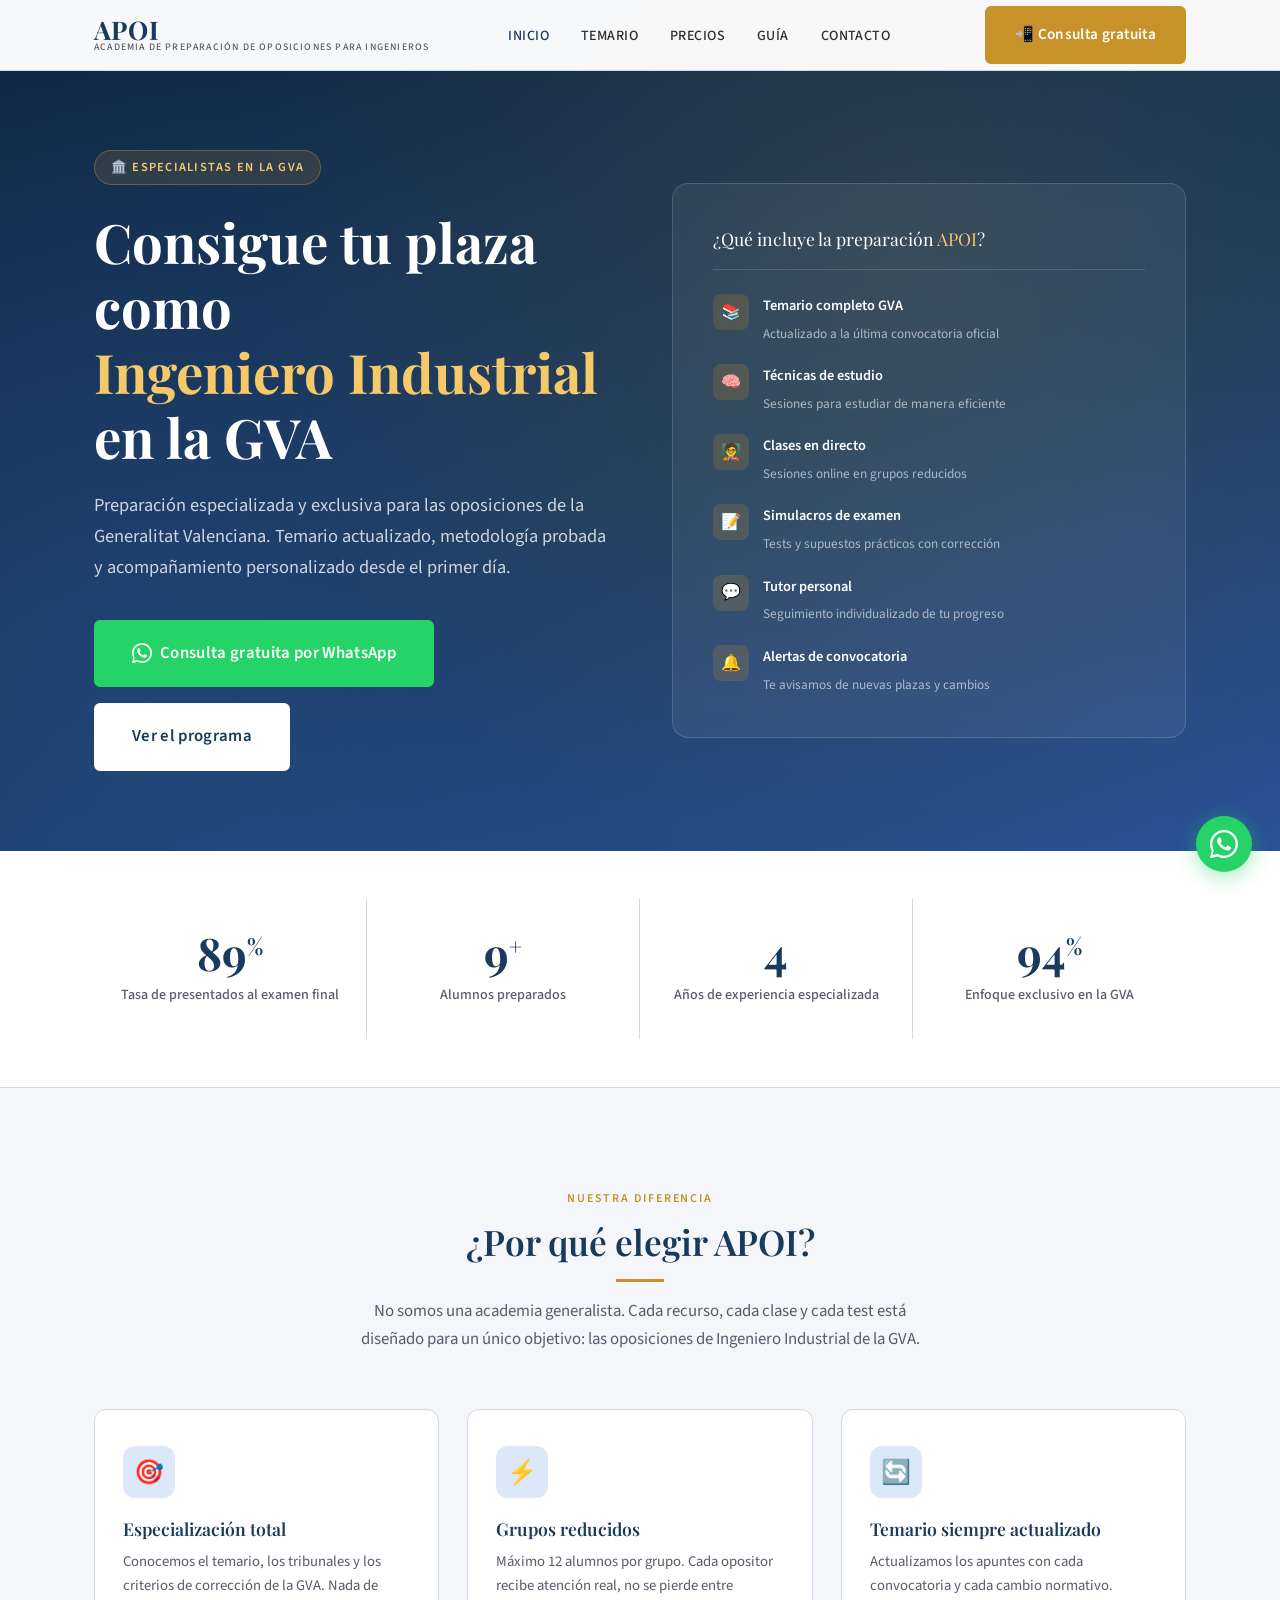
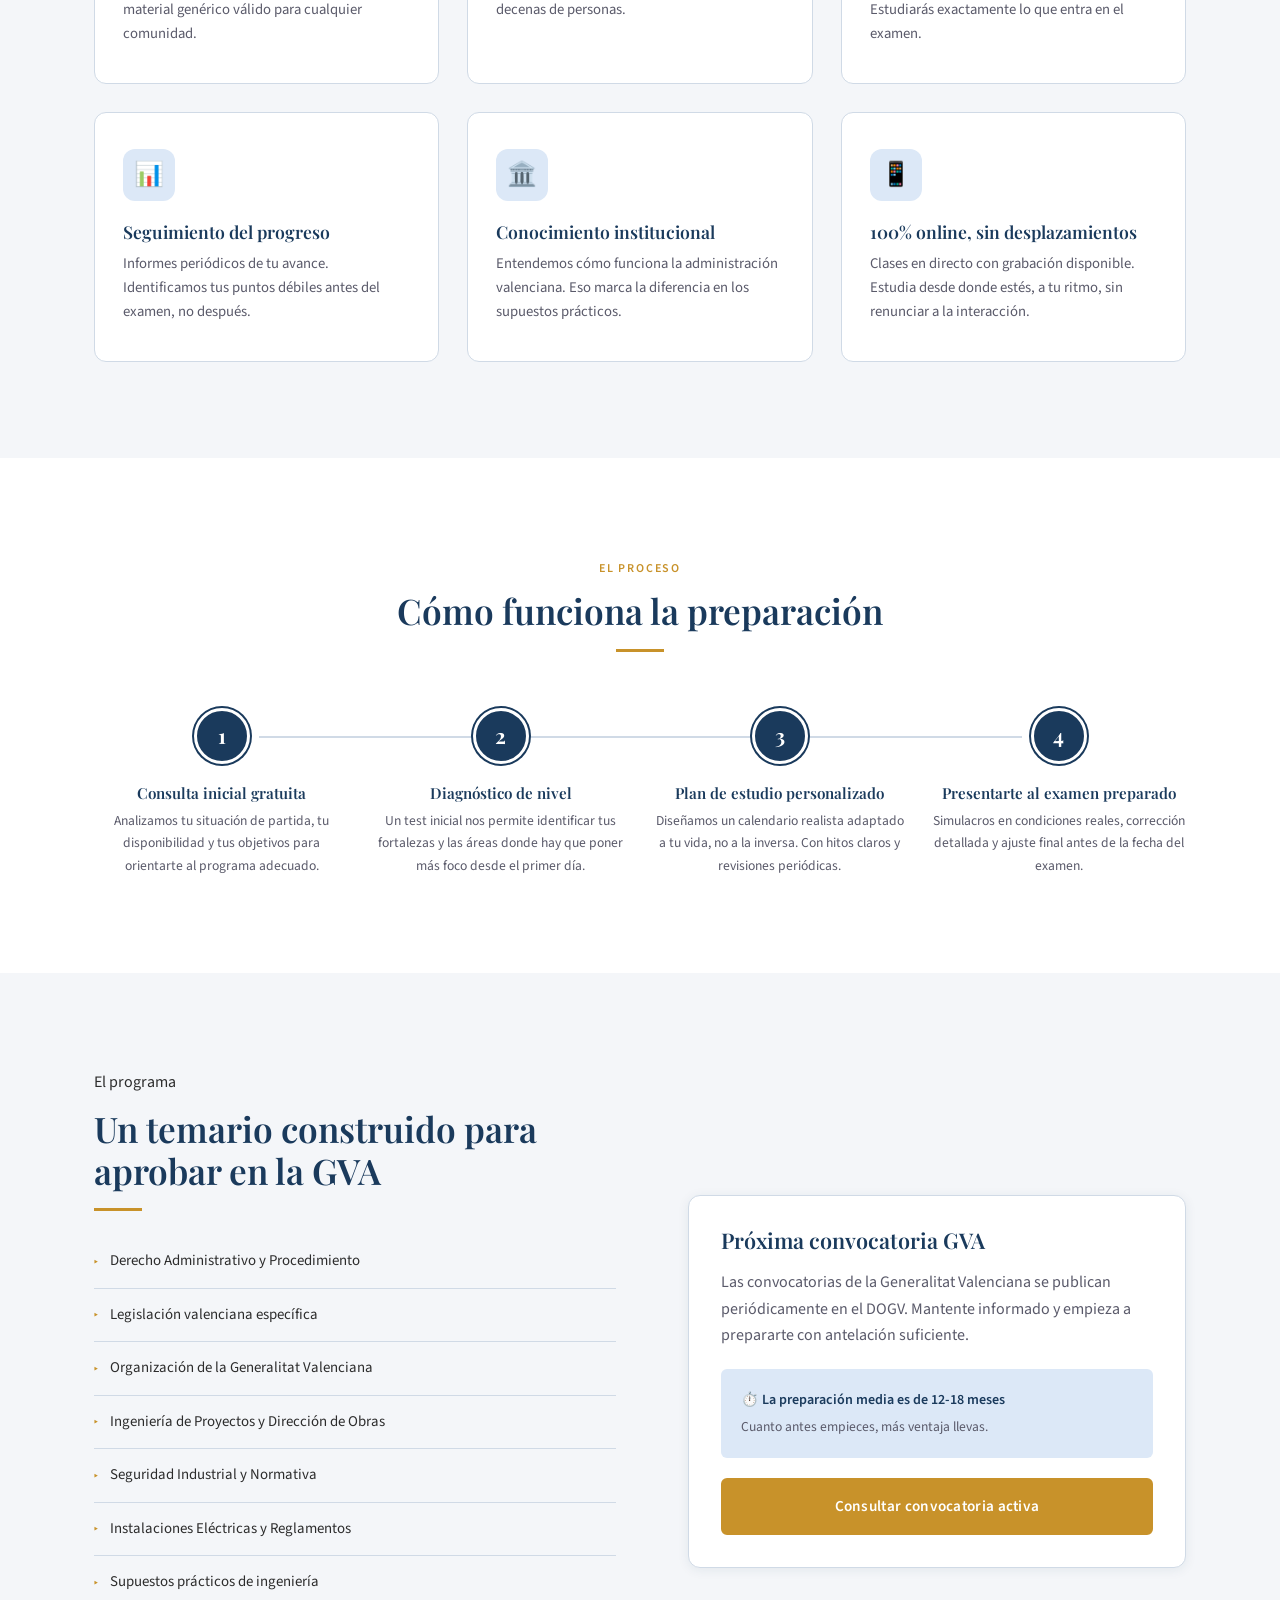
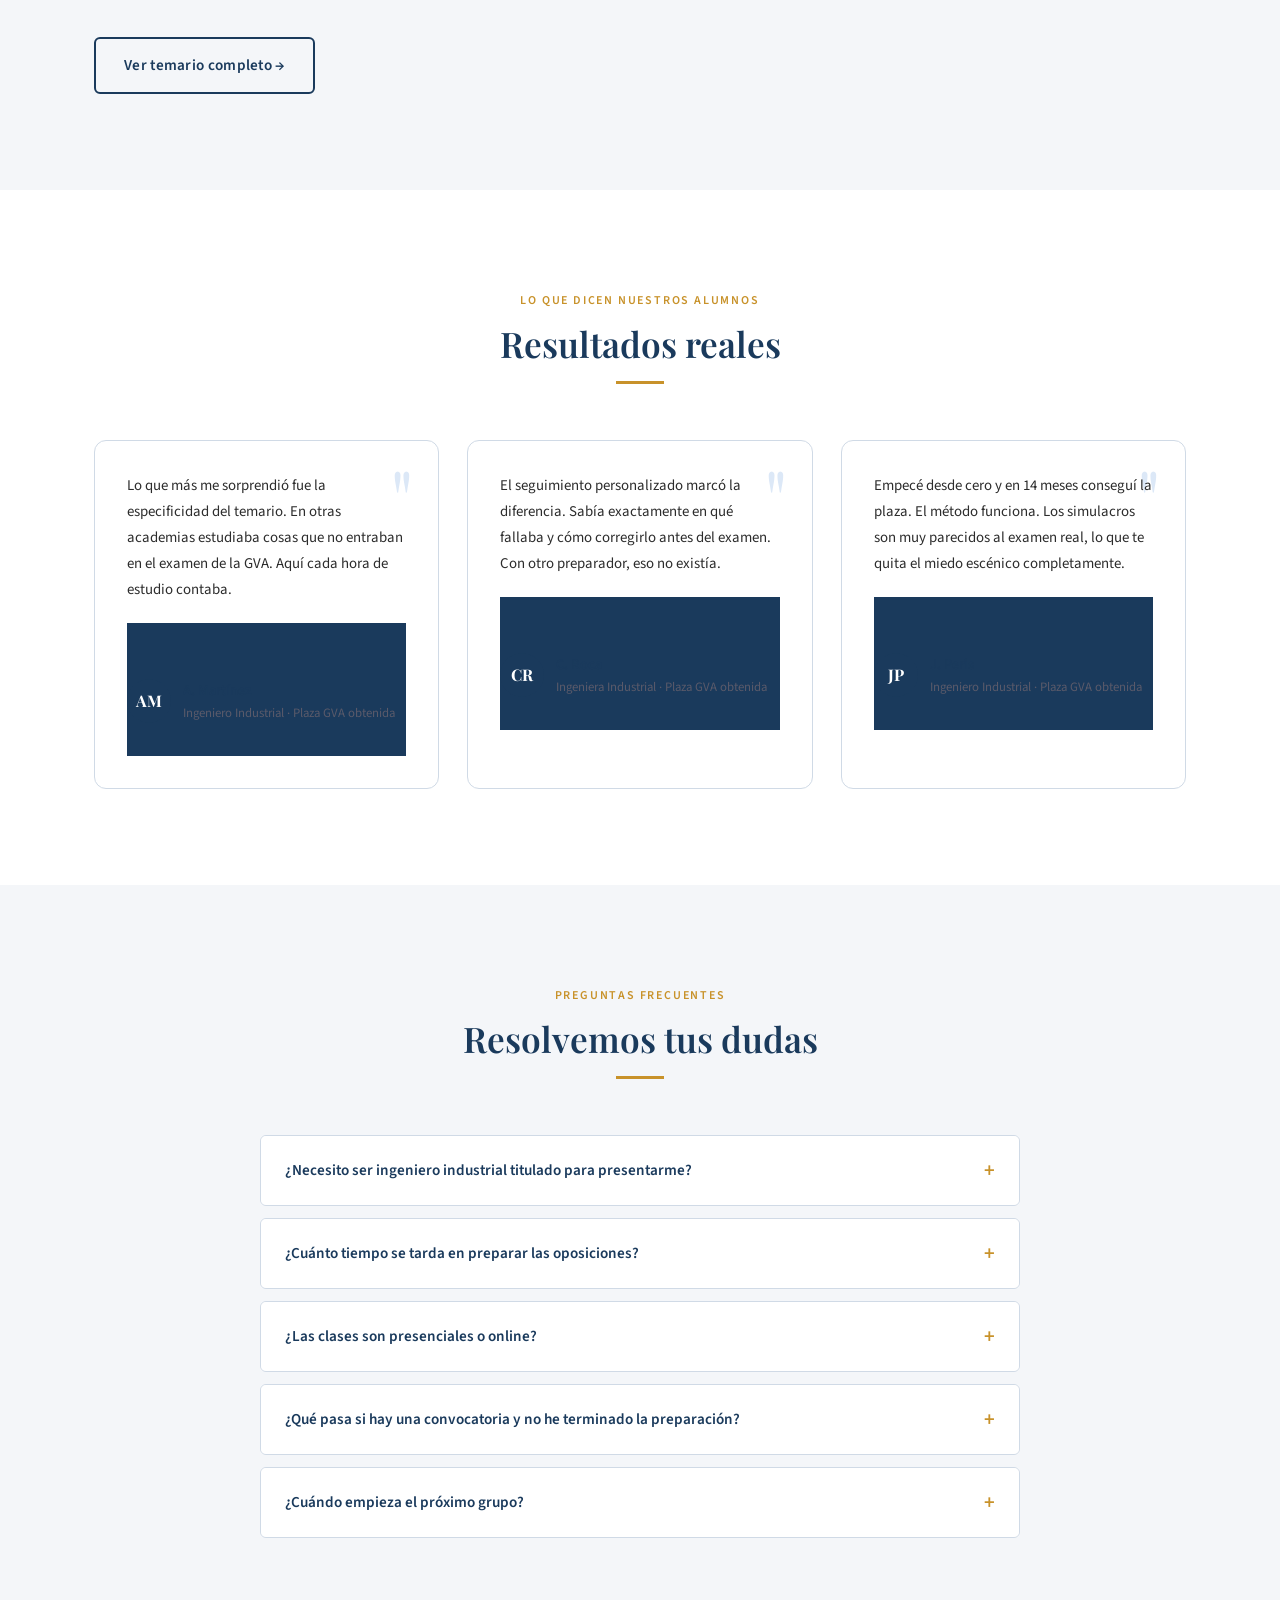
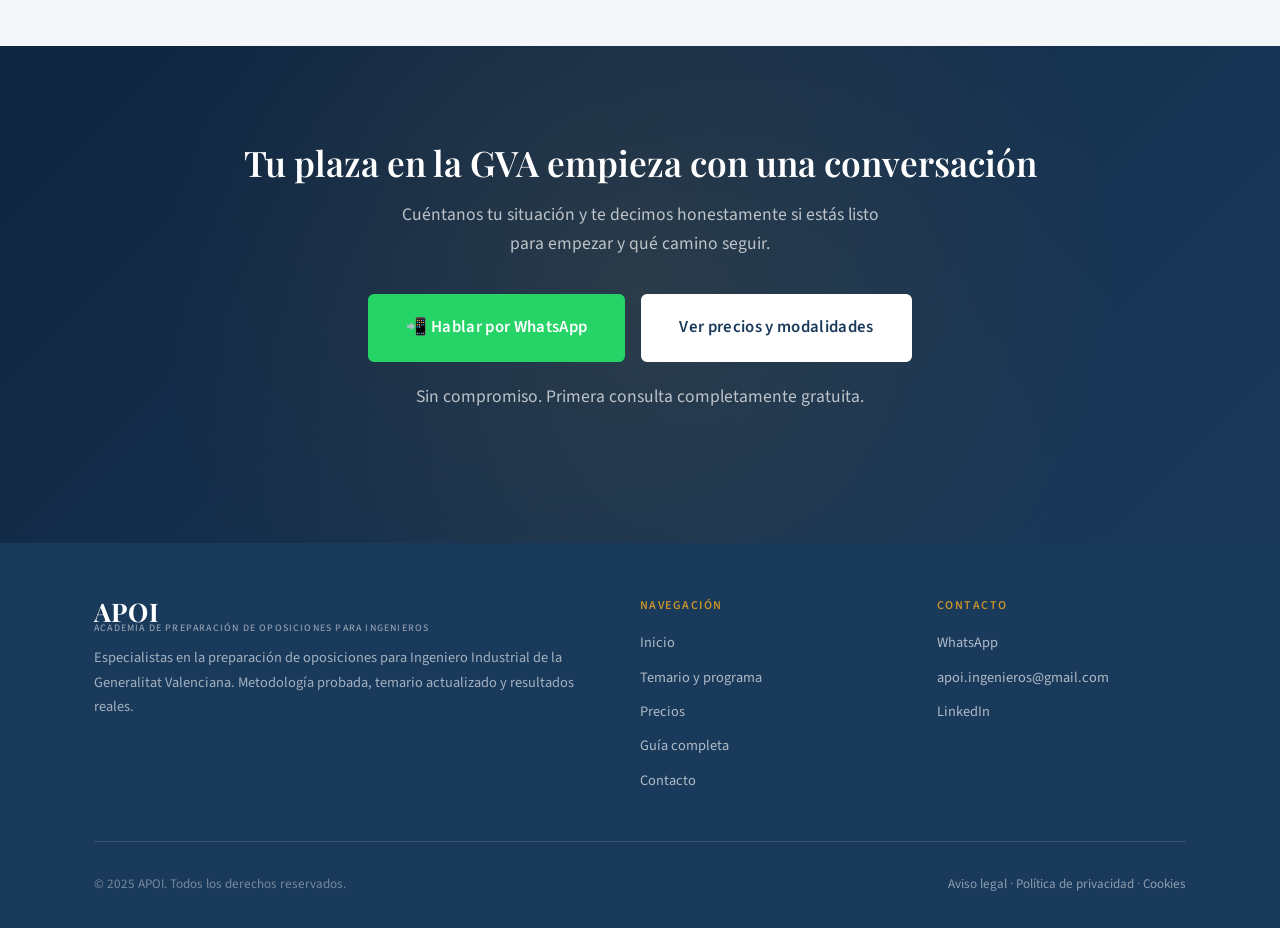
==== commit eed8281b: "Actualización dominio web" ====
--- a/index.html
+++ b/index.html
@@ -9,7 +9,7 @@
     content="Preparación especializada para las oposiciones de Ingeniero Industrial de la Generalitat Valenciana. Metodología probada, temario actualizado y acompañamiento personalizado.">
   <meta name="keywords"
     content="oposiciones ingeniero industrial GVA, preparación oposiciones Generalitat Valenciana, academia oposiciones ingenieros Valencia">
-  <link rel="canonical" href="https://www.apoi.es/">
+  <link rel="canonical" href="https://www.apoi-web.pages.dev/">
   <link rel="stylesheet" href="css/styles.css">
   <style>
     /* ── Estilos específicos de la landing ── */
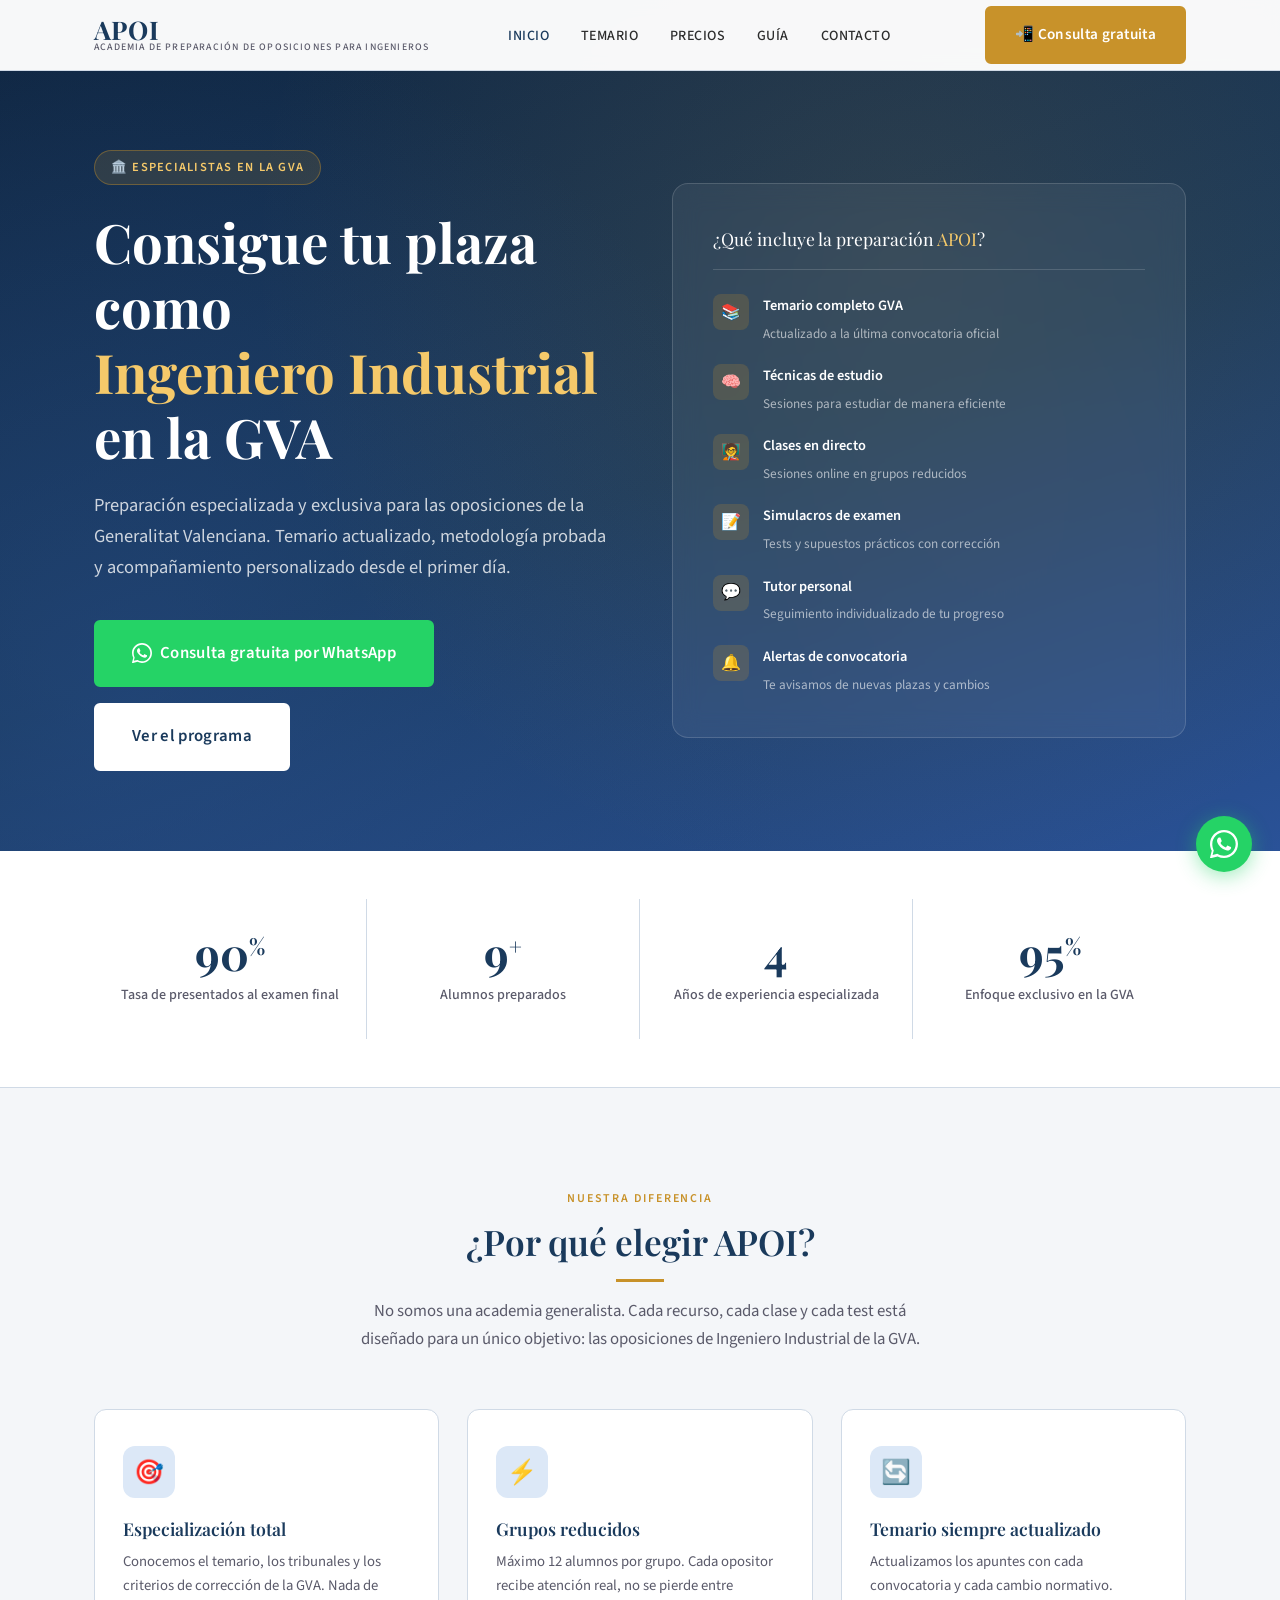
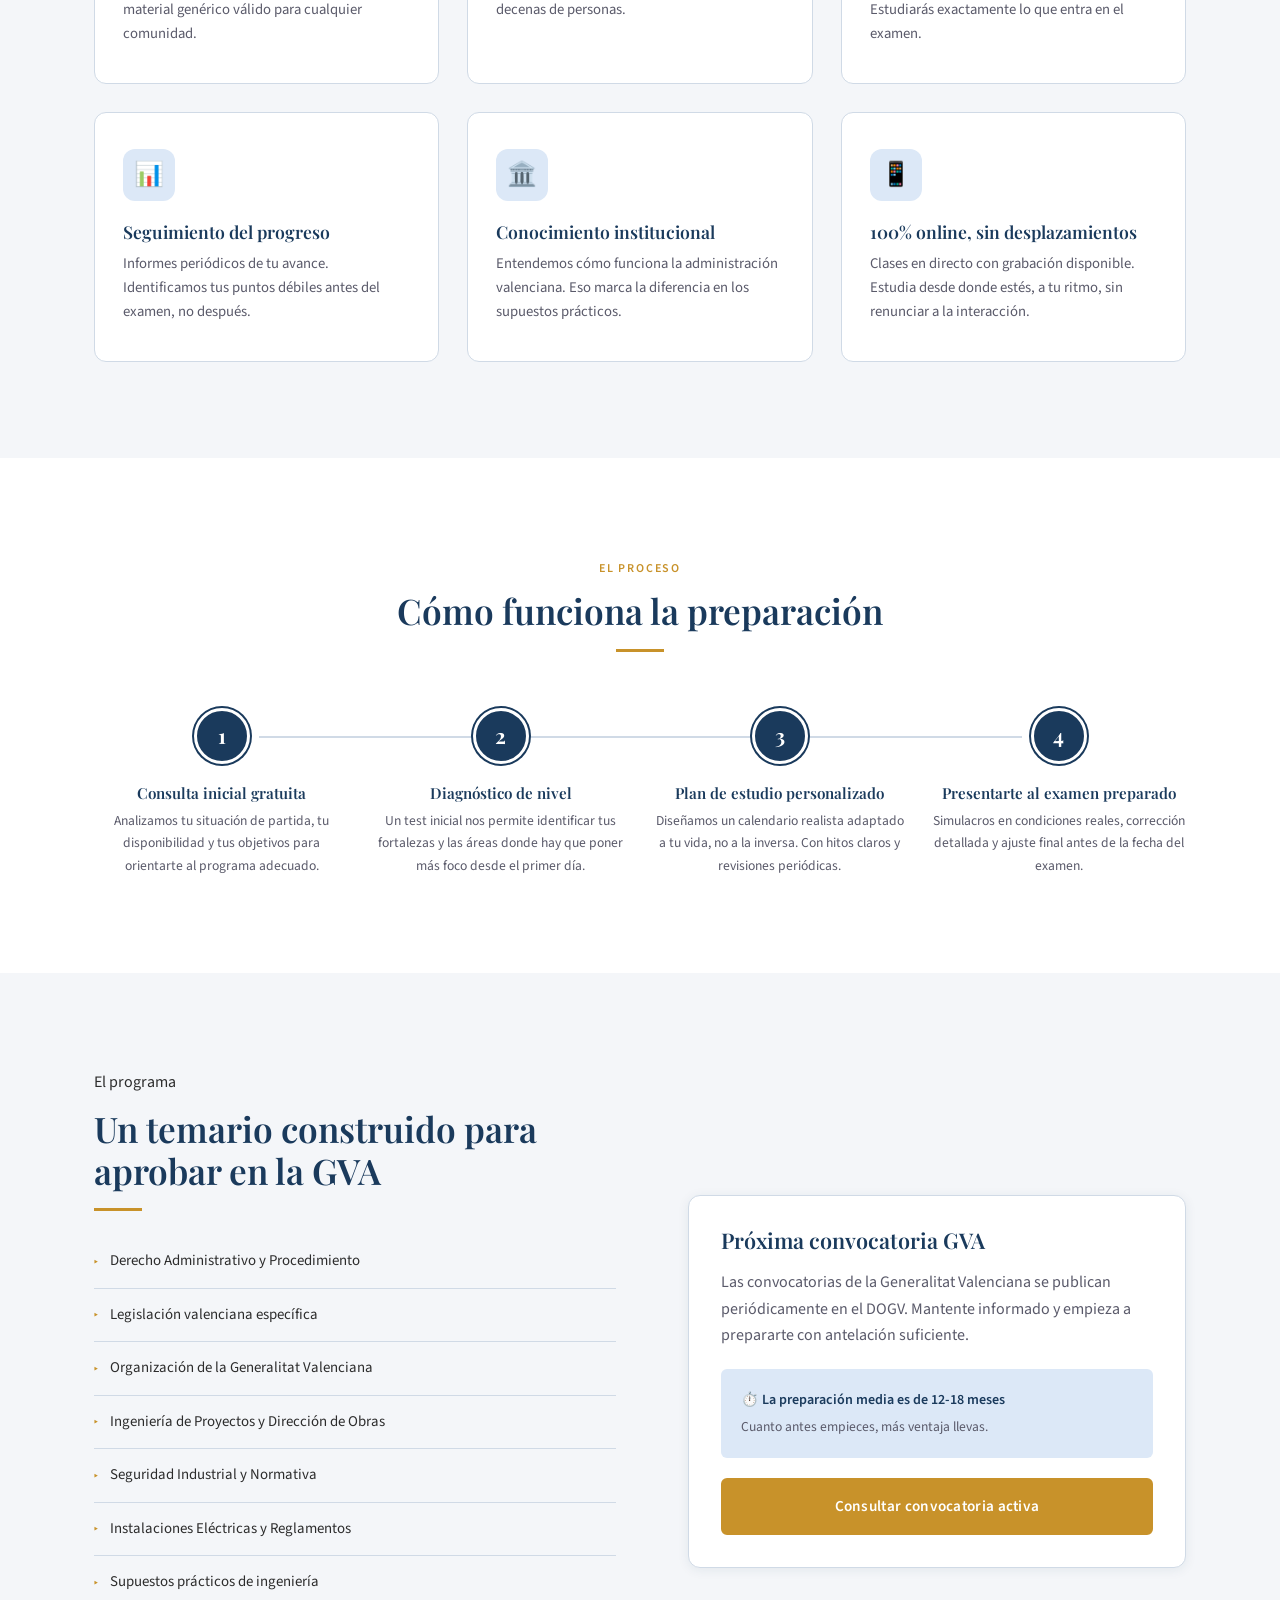
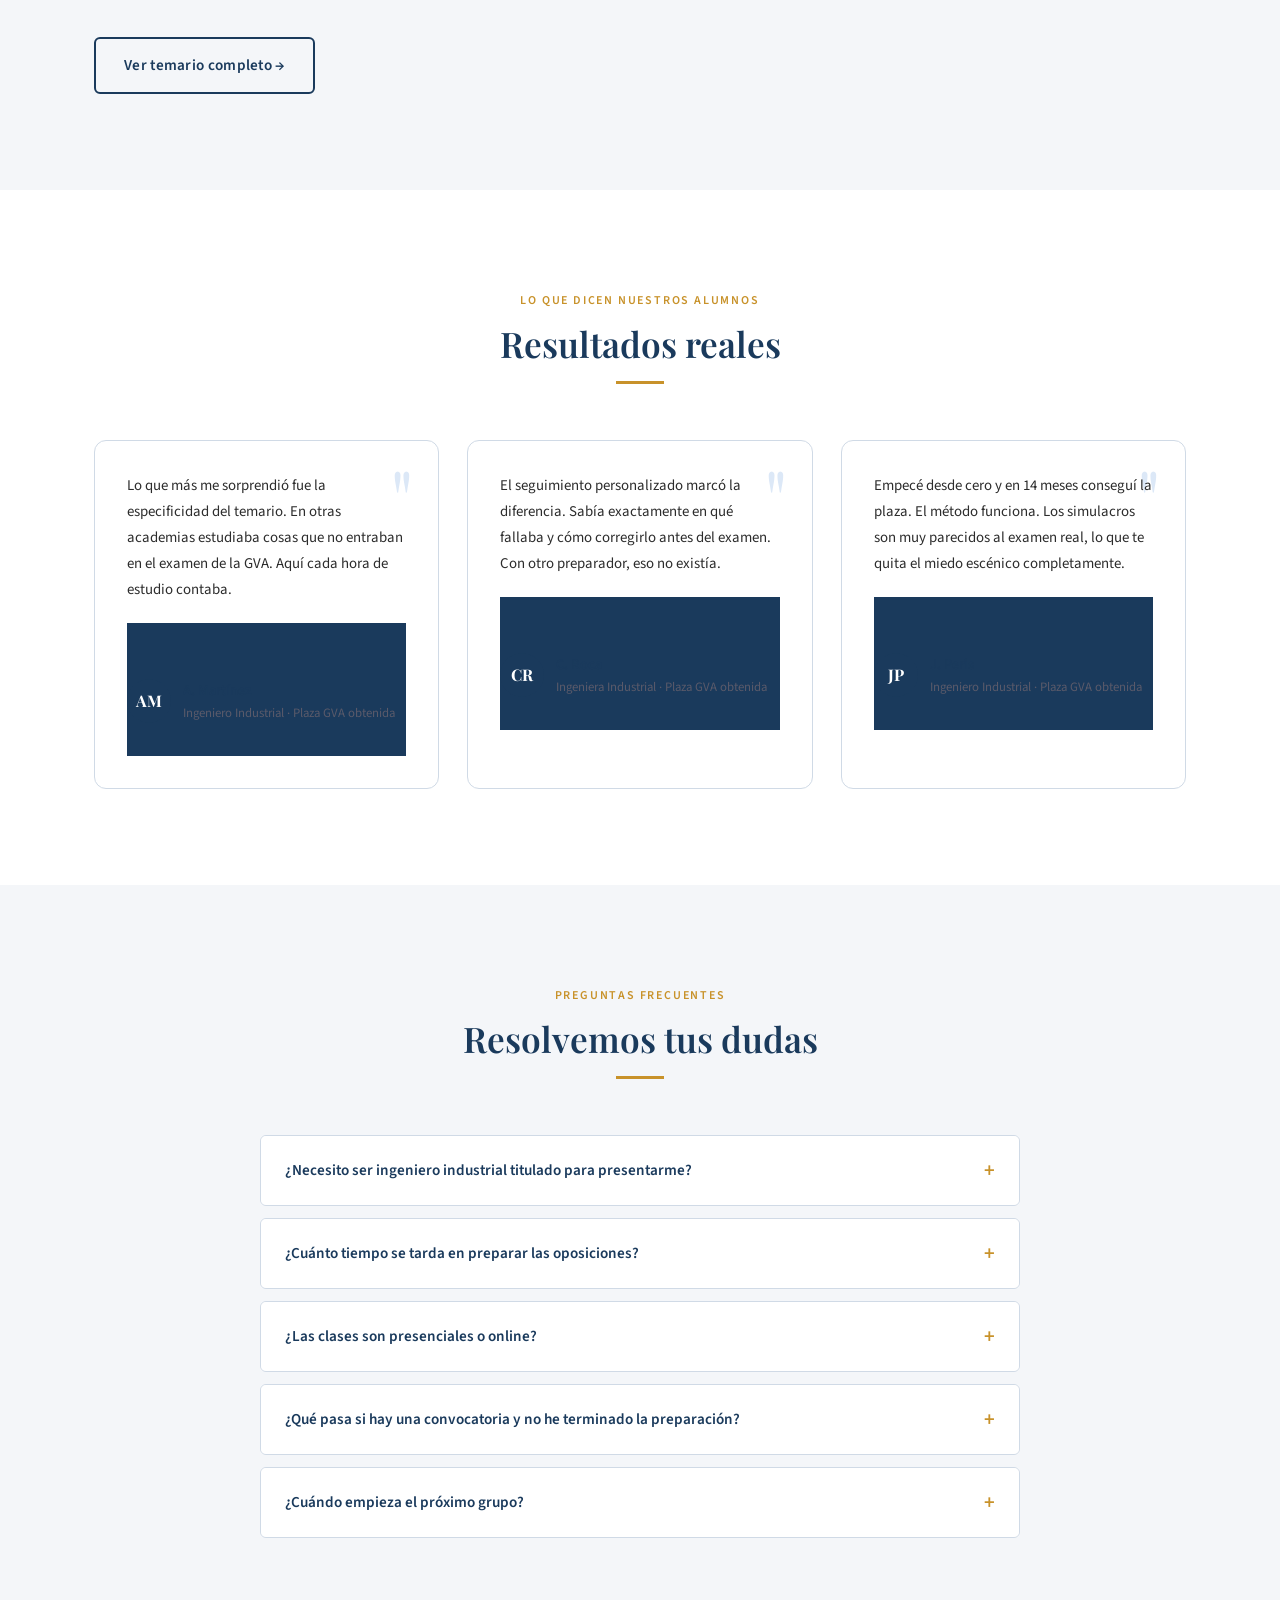
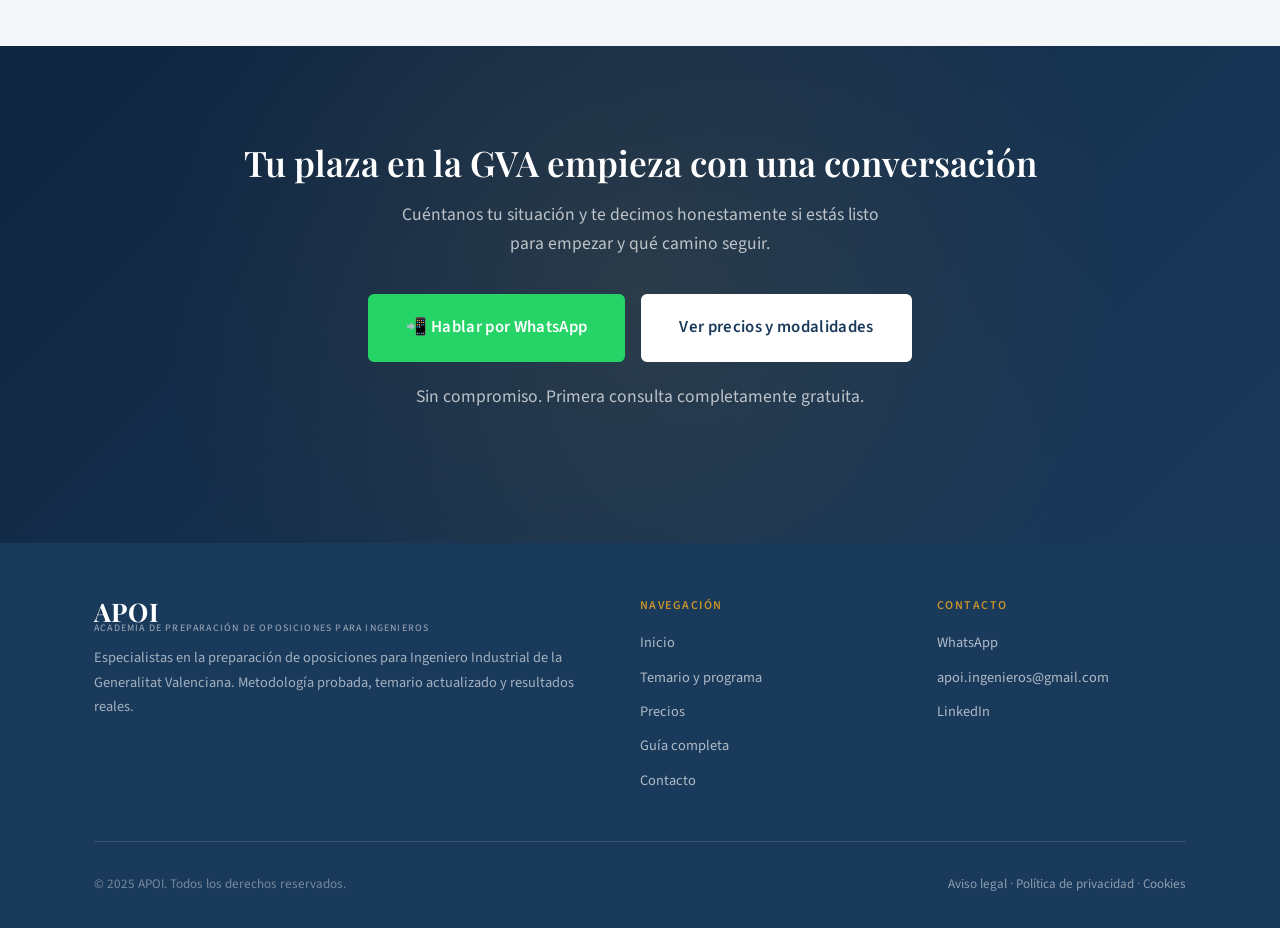
==== commit 468b1d03: "Elimino el www." ====
--- a/index.html
+++ b/index.html
@@ -9,7 +9,7 @@
     content="Preparación especializada para las oposiciones de Ingeniero Industrial de la Generalitat Valenciana. Metodología probada, temario actualizado y acompañamiento personalizado.">
   <meta name="keywords"
     content="oposiciones ingeniero industrial GVA, preparación oposiciones Generalitat Valenciana, academia oposiciones ingenieros Valencia">
-  <link rel="canonical" href="https://www.apoi-web.pages.dev/">
+  <link rel="canonical" href="https://apoi-web.pages.dev/">
   <link rel="stylesheet" href="css/styles.css">
   <style>
     /* ── Estilos específicos de la landing ── */
